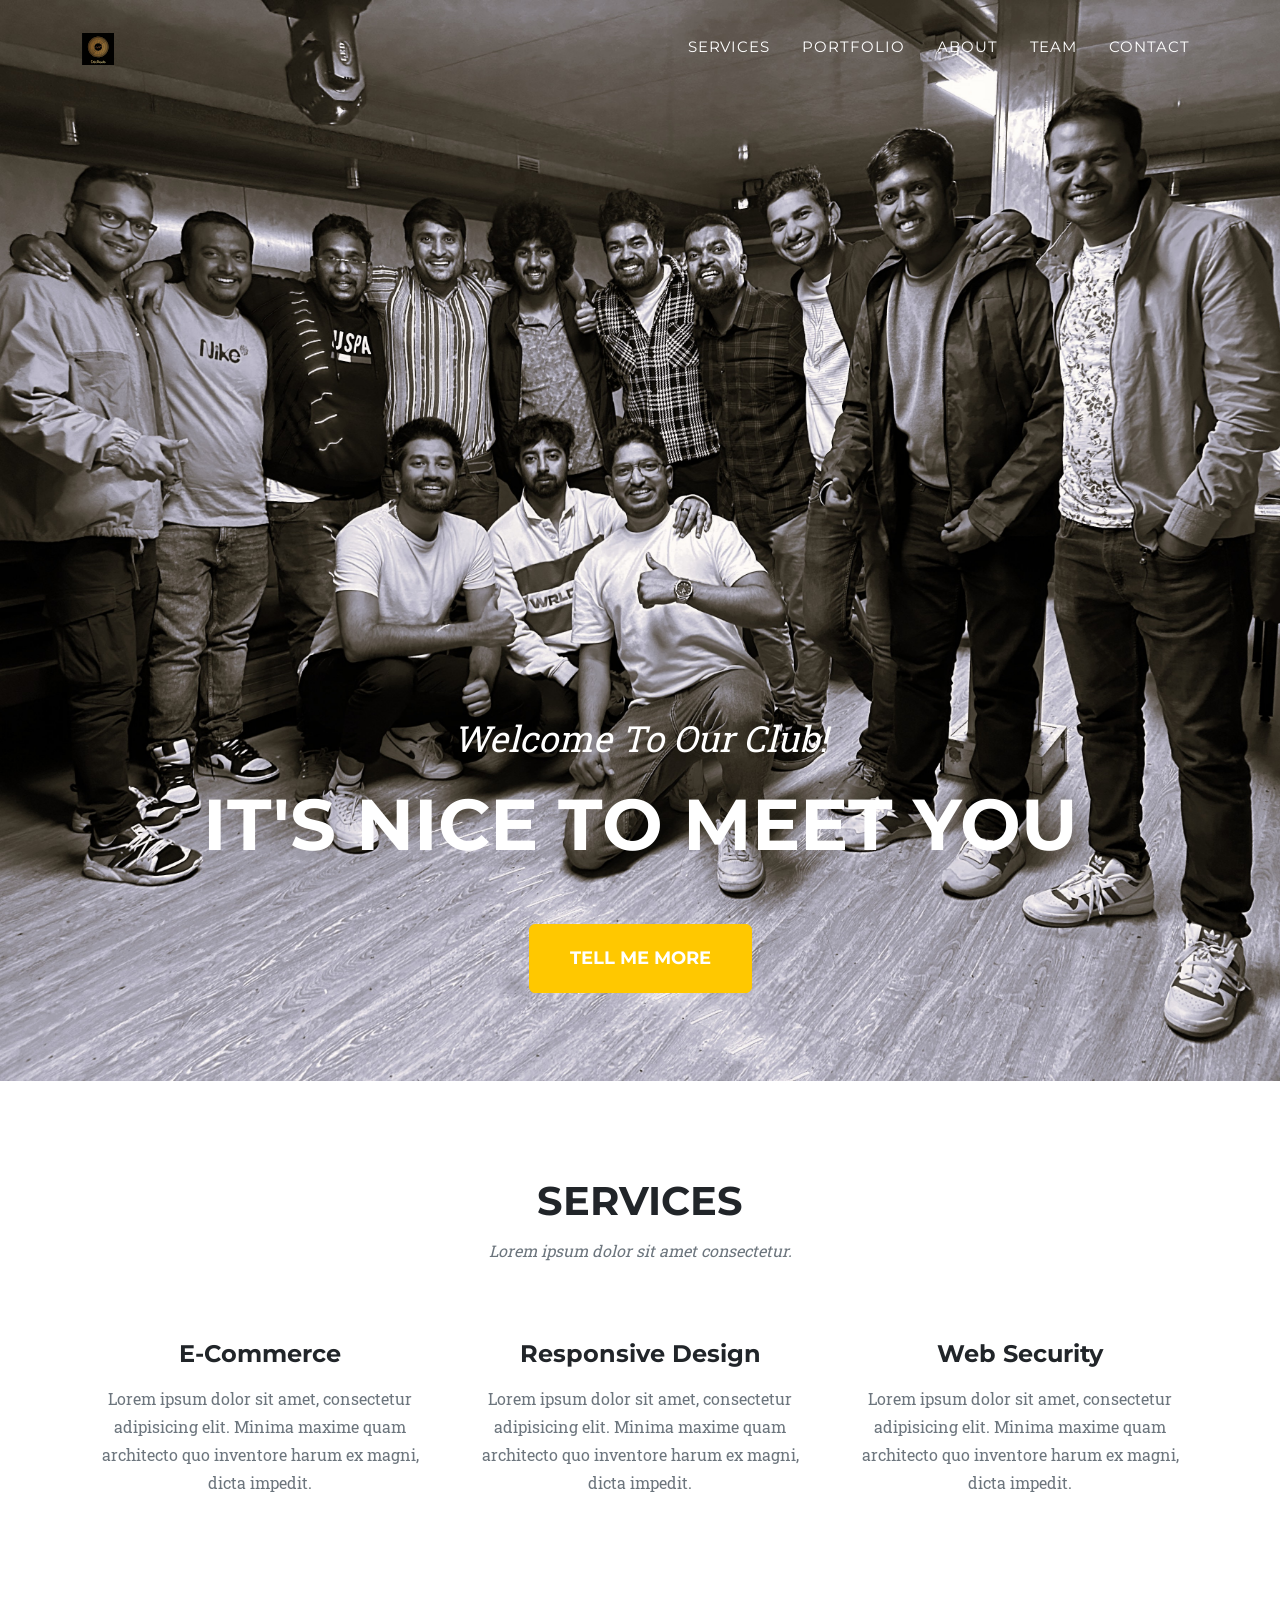
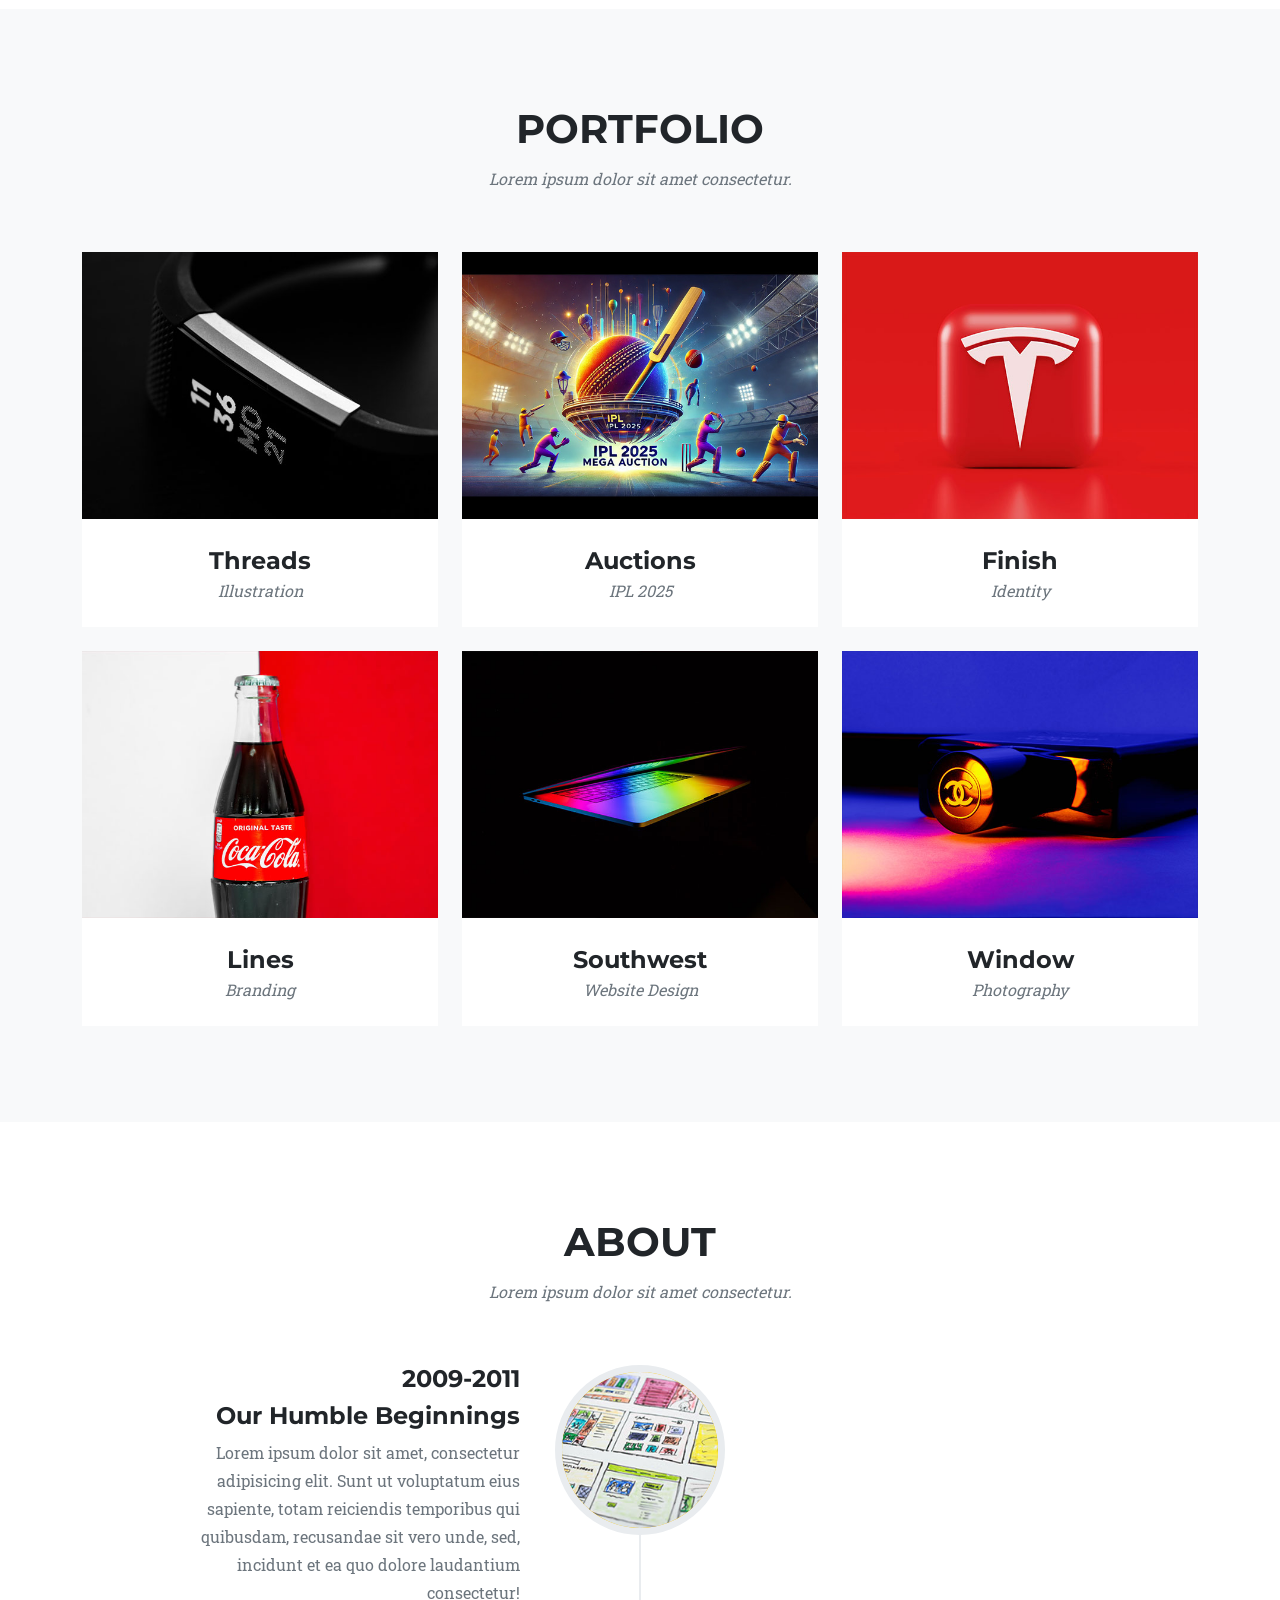
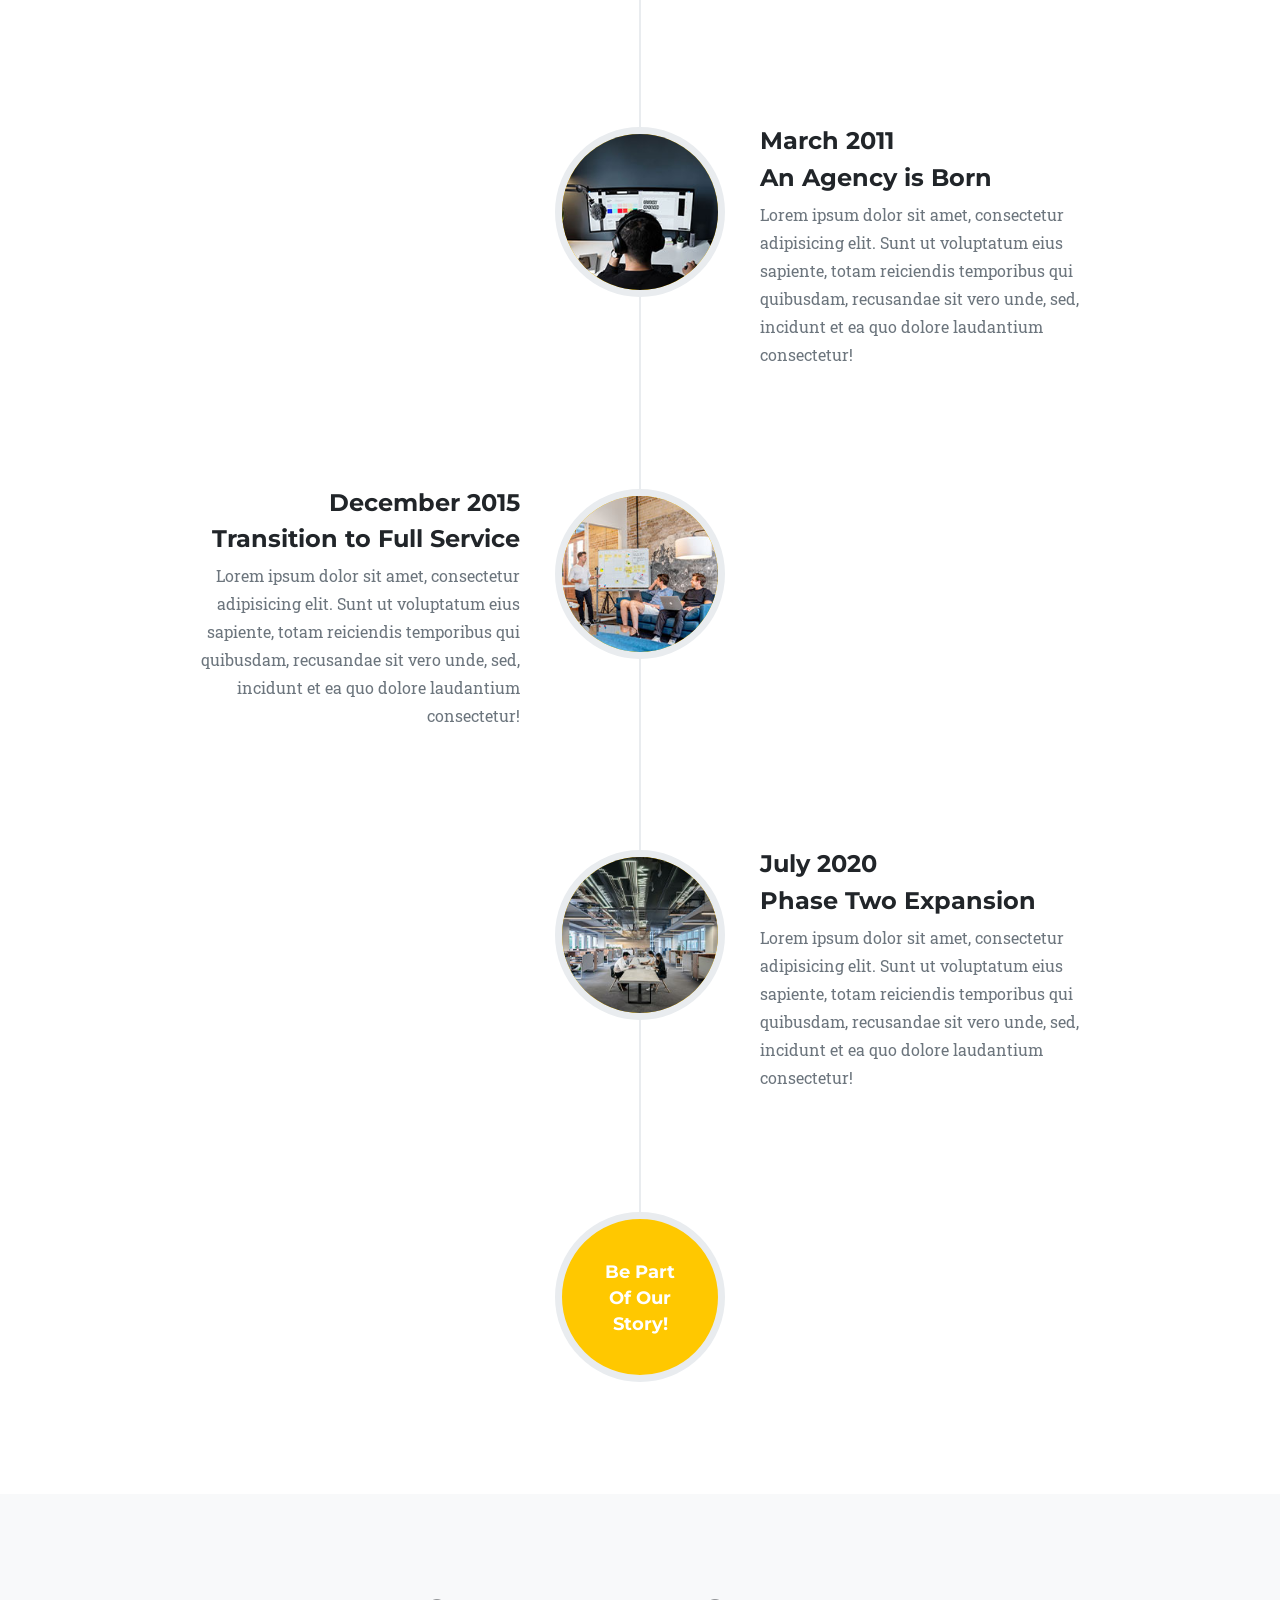
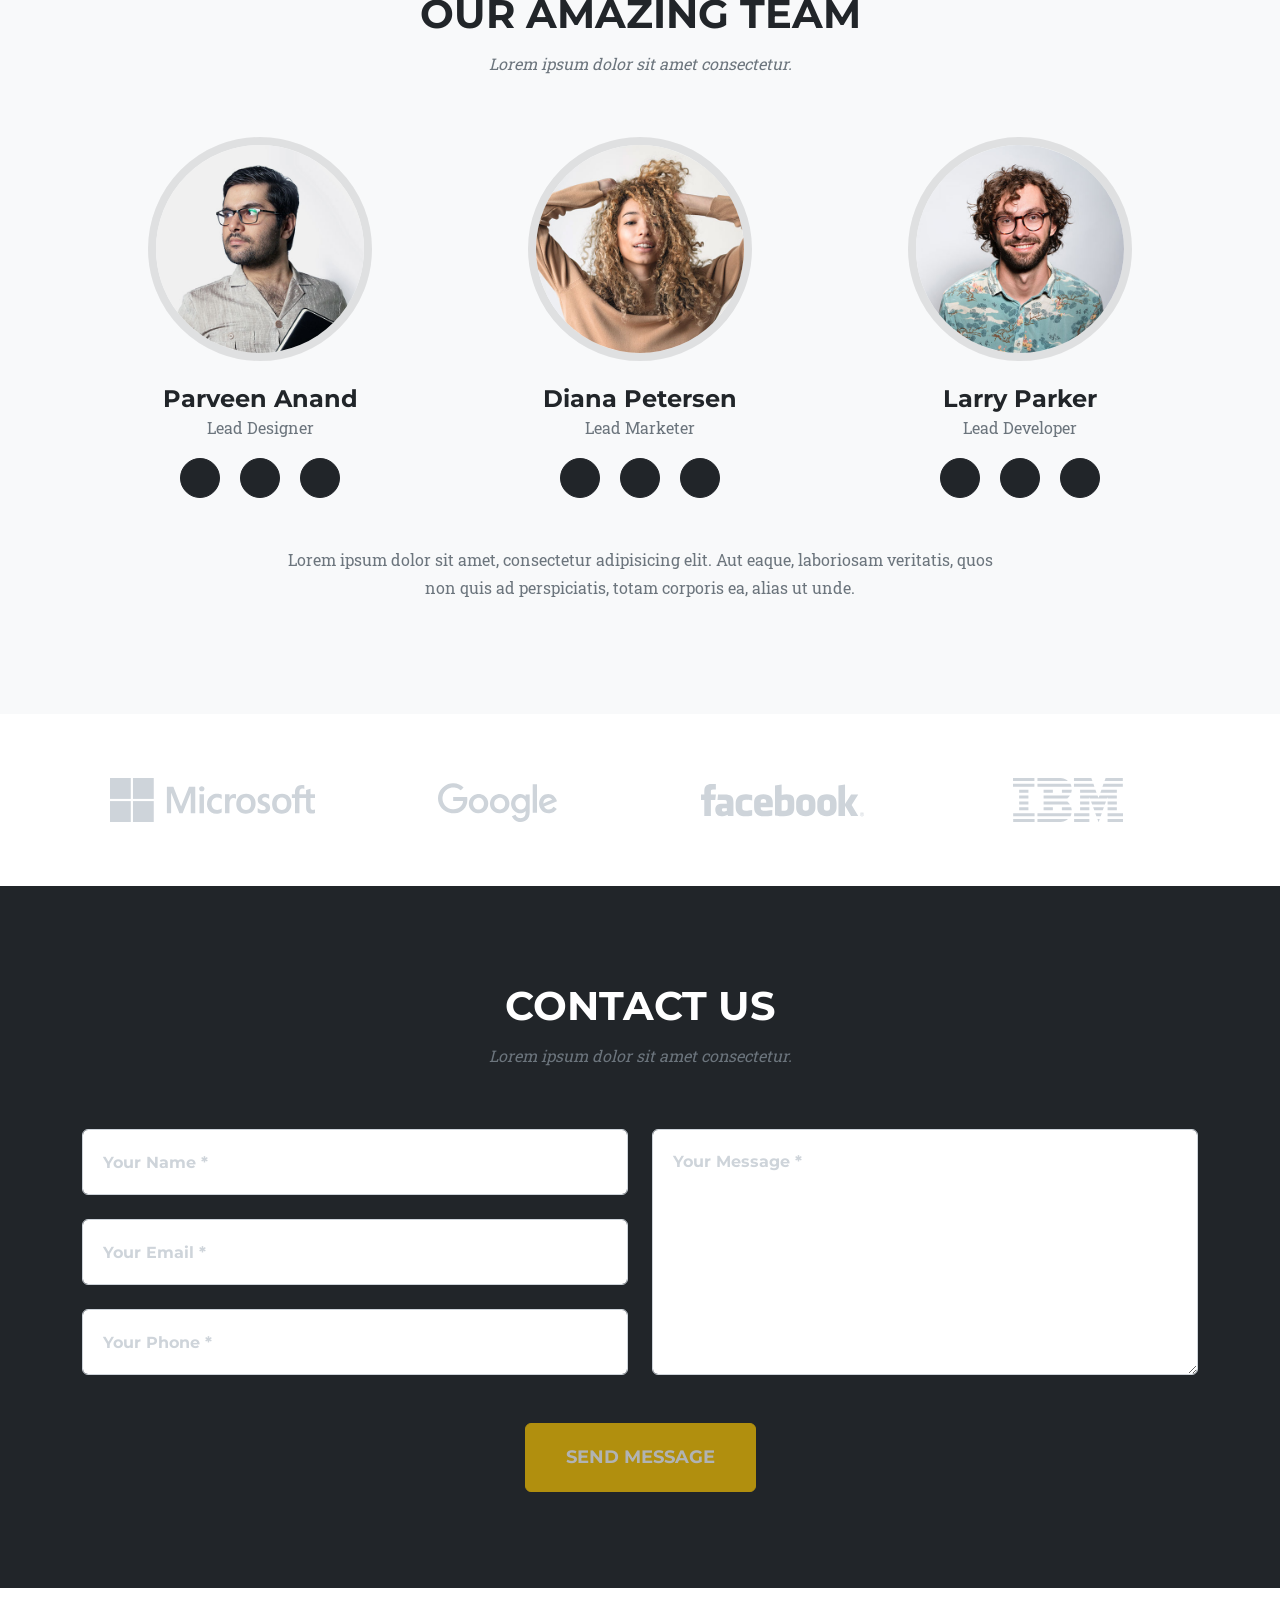
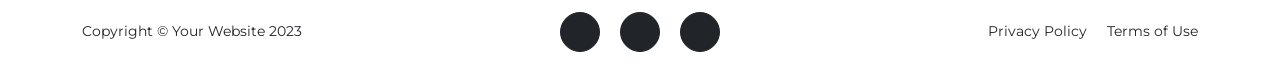
==== index.html @ 3cd1071a "Update index.html" ====
<!DOCTYPE html>
<html lang="en">
    <head>
        <meta charset="utf-8" />
        <meta name="viewport" content="width=device-width, initial-scale=1, shrink-to-fit=no" />
        <meta name="description" content="" />
        <meta name="author" content="" />
        <title>Agency - Start Bootstrap Theme</title>
        <!-- Favicon-->
        <link rel="icon" type="image/x-icon" href="assets/favicon.ico" />
        <!-- Font Awesome icons (free version)-->
        <script src="https://use.fontawesome.com/releases/v6.3.0/js/all.js" crossorigin="anonymous"></script>
        <!-- Google fonts-->
        <link href="https://fonts.googleapis.com/css?family=Montserrat:400,700" rel="stylesheet" type="text/css" />
        <link href="https://fonts.googleapis.com/css?family=Roboto+Slab:400,100,300,700" rel="stylesheet" type="text/css" />
        <!-- Core theme CSS (includes Bootstrap)-->
        <link href="css/styles.css" rel="stylesheet" />
    </head>
    <body id="page-top">
        <!-- Navigation-->
        <nav class="navbar navbar-expand-lg navbar-dark fixed-top" id="mainNav">
            <div class="container">
                <a class="navbar-brand" href="#page-top"><img src="assets/img/cric-beats-logo.svg" alt="..." /></a>
                <button class="navbar-toggler" type="button" data-bs-toggle="collapse" data-bs-target="#navbarResponsive" aria-controls="navbarResponsive" aria-expanded="false" aria-label="Toggle navigation">
                    Menu
                    <i class="fas fa-bars ms-1"></i>
                </button>
                <div class="collapse navbar-collapse" id="navbarResponsive">
                    <ul class="navbar-nav text-uppercase ms-auto py-4 py-lg-0">
                        <li class="nav-item"><a class="nav-link" href="#services">Services</a></li>
                        <li class="nav-item"><a class="nav-link" href="#portfolio">Portfolio</a></li>
                        <li class="nav-item"><a class="nav-link" href="#about">About</a></li>
                        <li class="nav-item"><a class="nav-link" href="#team">Team</a></li>
                        <li class="nav-item"><a class="nav-link" href="#contact">Contact</a></li>
                    </ul>
                </div>
            </div>
        </nav>
        <!-- Masthead-->
        <header class="masthead">
            <div class="container">
                <div class="masthead-subheading">Welcome To Our Club!</div>
                <div class="masthead-heading text-uppercase">It's Nice To Meet You</div>
                <a class="btn btn-primary btn-xl text-uppercase" href="#services">Tell Me More</a>
            </div>
        </header>
        <!-- Services-->
        <section class="page-section" id="services">
            <div class="container">
                <div class="text-center">
                    <h2 class="section-heading text-uppercase">Services</h2>
                    <h3 class="section-subheading text-muted">Lorem ipsum dolor sit amet consectetur.</h3>
                </div>
                <div class="row text-center">
                    <div class="col-md-4">
                        <span class="fa-stack fa-4x">
                            <i class="fas fa-circle fa-stack-2x text-primary"></i>
                            <i class="fas fa-shopping-cart fa-stack-1x fa-inverse"></i>
                        </span>
                        <h4 class="my-3">E-Commerce</h4>
                        <p class="text-muted">Lorem ipsum dolor sit amet, consectetur adipisicing elit. Minima maxime quam architecto quo inventore harum ex magni, dicta impedit.</p>
                    </div>
                    <div class="col-md-4">
                        <span class="fa-stack fa-4x">
                            <i class="fas fa-circle fa-stack-2x text-primary"></i>
                            <i class="fas fa-laptop fa-stack-1x fa-inverse"></i>
                        </span>
                        <h4 class="my-3">Responsive Design</h4>
                        <p class="text-muted">Lorem ipsum dolor sit amet, consectetur adipisicing elit. Minima maxime quam architecto quo inventore harum ex magni, dicta impedit.</p>
                    </div>
                    <div class="col-md-4">
                        <span class="fa-stack fa-4x">
                            <i class="fas fa-circle fa-stack-2x text-primary"></i>
                            <i class="fas fa-lock fa-stack-1x fa-inverse"></i>
                        </span>
                        <h4 class="my-3">Web Security</h4>
                        <p class="text-muted">Lorem ipsum dolor sit amet, consectetur adipisicing elit. Minima maxime quam architecto quo inventore harum ex magni, dicta impedit.</p>
                    </div>
                </div>
            </div>
        </section>
        <!-- Portfolio Grid-->
        <section class="page-section bg-light" id="portfolio">
            <div class="container">
                <div class="text-center">
                    <h2 class="section-heading text-uppercase">Portfolio</h2>
                    <h3 class="section-subheading text-muted">Lorem ipsum dolor sit amet consectetur.</h3>
                </div>
                <div class="row">
                    <div class="col-lg-4 col-sm-6 mb-4">
                        <!-- Portfolio item 1-->
                        <div class="portfolio-item">
                            <a class="portfolio-link" data-bs-toggle="modal" href="#portfolioModal1">
                                <div class="portfolio-hover">
                                    <div class="portfolio-hover-content"><i class="fas fa-plus fa-3x"></i></div>
                                </div>
                                <img class="img-fluid" src="assets/img/portfolio/1.jpg" alt="..." />
                            </a>
                            <div class="portfolio-caption">
                                <div class="portfolio-caption-heading">Threads</div>
                                <div class="portfolio-caption-subheading text-muted">Illustration</div>
                            </div>
                        </div>
                    </div>
                    <div class="col-lg-4 col-sm-6 mb-4">
                        <!-- Portfolio item 2-->
                        <div class="portfolio-item">
                            <a class="portfolio-link" data-bs-toggle="modal" href="#portfolioModal2">
                                <div class="portfolio-hover">
                                    <div class="portfolio-hover-content"><i class="fas fa-plus fa-3x"></i></div>
                                </div>
                                <img class="img-fluid" src="assets/img/portfolio/2.jpg" alt="..." />
                            </a>
                            <div class="portfolio-caption">
                                <div class="portfolio-caption-heading">Auctions</div>
                                <div class="portfolio-caption-subheading text-muted">IPL 2025</div>
                            </div>
                        </div>
                    </div>
                    <div class="col-lg-4 col-sm-6 mb-4">
                        <!-- Portfolio item 3-->
                        <div class="portfolio-item">
                            <a class="portfolio-link" data-bs-toggle="modal" href="#portfolioModal3">
                                <div class="portfolio-hover">
                                    <div class="portfolio-hover-content"><i class="fas fa-plus fa-3x"></i></div>
                                </div>
                                <img class="img-fluid" src="assets/img/portfolio/3.jpg" alt="..." />
                            </a>
                            <div class="portfolio-caption">
                                <div class="portfolio-caption-heading">Finish</div>
                                <div class="portfolio-caption-subheading text-muted">Identity</div>
                            </div>
                        </div>
                    </div>
                    <div class="col-lg-4 col-sm-6 mb-4 mb-lg-0">
                        <!-- Portfolio item 4-->
                        <div class="portfolio-item">
                            <a class="portfolio-link" data-bs-toggle="modal" href="#portfolioModal4">
                                <div class="portfolio-hover">
                                    <div class="portfolio-hover-content"><i class="fas fa-plus fa-3x"></i></div>
                                </div>
                                <img class="img-fluid" src="assets/img/portfolio/4.jpg" alt="..." />
                            </a>
                            <div class="portfolio-caption">
                                <div class="portfolio-caption-heading">Lines</div>
                                <div class="portfolio-caption-subheading text-muted">Branding</div>
                            </div>
                        </div>
                    </div>
                    <div class="col-lg-4 col-sm-6 mb-4 mb-sm-0">
                        <!-- Portfolio item 5-->
                        <div class="portfolio-item">
                            <a class="portfolio-link" data-bs-toggle="modal" href="#portfolioModal5">
                                <div class="portfolio-hover">
                                    <div class="portfolio-hover-content"><i class="fas fa-plus fa-3x"></i></div>
                                </div>
                                <img class="img-fluid" src="assets/img/portfolio/5.jpg" alt="..." />
                            </a>
                            <div class="portfolio-caption">
                                <div class="portfolio-caption-heading">Southwest</div>
                                <div class="portfolio-caption-subheading text-muted">Website Design</div>
                            </div>
                        </div>
                    </div>
                    <div class="col-lg-4 col-sm-6">
                        <!-- Portfolio item 6-->
                        <div class="portfolio-item">
                            <a class="portfolio-link" data-bs-toggle="modal" href="#portfolioModal6">
                                <div class="portfolio-hover">
                                    <div class="portfolio-hover-content"><i class="fas fa-plus fa-3x"></i></div>
                                </div>
                                <img class="img-fluid" src="assets/img/portfolio/6.jpg" alt="..." />
                            </a>
                            <div class="portfolio-caption">
                                <div class="portfolio-caption-heading">Window</div>
                                <div class="portfolio-caption-subheading text-muted">Photography</div>
                            </div>
                        </div>
                    </div>
                </div>
            </div>
        </section>
        <!-- About-->
        <section class="page-section" id="about">
            <div class="container">
                <div class="text-center">
                    <h2 class="section-heading text-uppercase">About</h2>
                    <h3 class="section-subheading text-muted">Lorem ipsum dolor sit amet consectetur.</h3>
                </div>
                <ul class="timeline">
                    <li>
                        <div class="timeline-image"><img class="rounded-circle img-fluid" src="assets/img/about/1.jpg" alt="..." /></div>
                        <div class="timeline-panel">
                            <div class="timeline-heading">
                                <h4>2009-2011</h4>
                                <h4 class="subheading">Our Humble Beginnings</h4>
                            </div>
                            <div class="timeline-body"><p class="text-muted">Lorem ipsum dolor sit amet, consectetur adipisicing elit. Sunt ut voluptatum eius sapiente, totam reiciendis temporibus qui quibusdam, recusandae sit vero unde, sed, incidunt et ea quo dolore laudantium consectetur!</p></div>
                        </div>
                    </li>
                    <li class="timeline-inverted">
                        <div class="timeline-image"><img class="rounded-circle img-fluid" src="assets/img/about/2.jpg" alt="..." /></div>
                        <div class="timeline-panel">
                            <div class="timeline-heading">
                                <h4>March 2011</h4>
                                <h4 class="subheading">An Agency is Born</h4>
                            </div>
                            <div class="timeline-body"><p class="text-muted">Lorem ipsum dolor sit amet, consectetur adipisicing elit. Sunt ut voluptatum eius sapiente, totam reiciendis temporibus qui quibusdam, recusandae sit vero unde, sed, incidunt et ea quo dolore laudantium consectetur!</p></div>
                        </div>
                    </li>
                    <li>
                        <div class="timeline-image"><img class="rounded-circle img-fluid" src="assets/img/about/3.jpg" alt="..." /></div>
                        <div class="timeline-panel">
                            <div class="timeline-heading">
                                <h4>December 2015</h4>
                                <h4 class="subheading">Transition to Full Service</h4>
                            </div>
                            <div class="timeline-body"><p class="text-muted">Lorem ipsum dolor sit amet, consectetur adipisicing elit. Sunt ut voluptatum eius sapiente, totam reiciendis temporibus qui quibusdam, recusandae sit vero unde, sed, incidunt et ea quo dolore laudantium consectetur!</p></div>
                        </div>
                    </li>
                    <li class="timeline-inverted">
                        <div class="timeline-image"><img class="rounded-circle img-fluid" src="assets/img/about/4.jpg" alt="..." /></div>
                        <div class="timeline-panel">
                            <div class="timeline-heading">
                                <h4>July 2020</h4>
                                <h4 class="subheading">Phase Two Expansion</h4>
                            </div>
                            <div class="timeline-body"><p class="text-muted">Lorem ipsum dolor sit amet, consectetur adipisicing elit. Sunt ut voluptatum eius sapiente, totam reiciendis temporibus qui quibusdam, recusandae sit vero unde, sed, incidunt et ea quo dolore laudantium consectetur!</p></div>
                        </div>
                    </li>
                    <li class="timeline-inverted">
                        <div class="timeline-image">
                            <h4>
                                Be Part
                                <br />
                                Of Our
                                <br />
                                Story!
                            </h4>
                        </div>
                    </li>
                </ul>
            </div>
        </section>
        <!-- Team-->
        <section class="page-section bg-light" id="team">
            <div class="container">
                <div class="text-center">
                    <h2 class="section-heading text-uppercase">Our Amazing Team</h2>
                    <h3 class="section-subheading text-muted">Lorem ipsum dolor sit amet consectetur.</h3>
                </div>
                <div class="row">
                    <div class="col-lg-4">
                        <div class="team-member">
                            <img class="mx-auto rounded-circle" src="assets/img/team/1.jpg" alt="..." />
                            <h4>Parveen Anand</h4>
                            <p class="text-muted">Lead Designer</p>
                            <a class="btn btn-dark btn-social mx-2" href="#!" aria-label="Parveen Anand Twitter Profile"><i class="fab fa-twitter"></i></a>
                            <a class="btn btn-dark btn-social mx-2" href="#!" aria-label="Parveen Anand Facebook Profile"><i class="fab fa-facebook-f"></i></a>
                            <a class="btn btn-dark btn-social mx-2" href="#!" aria-label="Parveen Anand LinkedIn Profile"><i class="fab fa-linkedin-in"></i></a>
                        </div>
                    </div>
                    <div class="col-lg-4">
                        <div class="team-member">
                            <img class="mx-auto rounded-circle" src="assets/img/team/2.jpg" alt="..." />
                            <h4>Diana Petersen</h4>
                            <p class="text-muted">Lead Marketer</p>
                            <a class="btn btn-dark btn-social mx-2" href="#!" aria-label="Diana Petersen Twitter Profile"><i class="fab fa-twitter"></i></a>
                            <a class="btn btn-dark btn-social mx-2" href="#!" aria-label="Diana Petersen Facebook Profile"><i class="fab fa-facebook-f"></i></a>
                            <a class="btn btn-dark btn-social mx-2" href="#!" aria-label="Diana Petersen LinkedIn Profile"><i class="fab fa-linkedin-in"></i></a>
                        </div>
                    </div>
                    <div class="col-lg-4">
                        <div class="team-member">
                            <img class="mx-auto rounded-circle" src="assets/img/team/3.jpg" alt="..." />
                            <h4>Larry Parker</h4>
                            <p class="text-muted">Lead Developer</p>
                            <a class="btn btn-dark btn-social mx-2" href="#!" aria-label="Larry Parker Twitter Profile"><i class="fab fa-twitter"></i></a>
                            <a class="btn btn-dark btn-social mx-2" href="#!" aria-label="Larry Parker Facebook Profile"><i class="fab fa-facebook-f"></i></a>
                            <a class="btn btn-dark btn-social mx-2" href="#!" aria-label="Larry Parker LinkedIn Profile"><i class="fab fa-linkedin-in"></i></a>
                        </div>
                    </div>
                </div>
                <div class="row">
                    <div class="col-lg-8 mx-auto text-center"><p class="large text-muted">Lorem ipsum dolor sit amet, consectetur adipisicing elit. Aut eaque, laboriosam veritatis, quos non quis ad perspiciatis, totam corporis ea, alias ut unde.</p></div>
                </div>
            </div>
        </section>
        <!-- Clients-->
        <div class="py-5">
            <div class="container">
                <div class="row align-items-center">
                    <div class="col-md-3 col-sm-6 my-3">
                        <a href="#!"><img class="img-fluid img-brand d-block mx-auto" src="assets/img/logos/microsoft.svg" alt="..." aria-label="Microsoft Logo" /></a>
                    </div>
                    <div class="col-md-3 col-sm-6 my-3">
                        <a href="#!"><img class="img-fluid img-brand d-block mx-auto" src="assets/img/logos/google.svg" alt="..." aria-label="Google Logo" /></a>
                    </div>
                    <div class="col-md-3 col-sm-6 my-3">
                        <a href="#!"><img class="img-fluid img-brand d-block mx-auto" src="assets/img/logos/facebook.svg" alt="..." aria-label="Facebook Logo" /></a>
                    </div>
                    <div class="col-md-3 col-sm-6 my-3">
                        <a href="#!"><img class="img-fluid img-brand d-block mx-auto" src="assets/img/logos/ibm.svg" alt="..." aria-label="IBM Logo" /></a>
                    </div>
                </div>
            </div>
        </div>
        <!-- Contact-->
        <section class="page-section" id="contact">
            <div class="container">
                <div class="text-center">
                    <h2 class="section-heading text-uppercase">Contact Us</h2>
                    <h3 class="section-subheading text-muted">Lorem ipsum dolor sit amet consectetur.</h3>
                </div>
                <!-- * * * * * * * * * * * * * * *-->
                <!-- * * SB Forms Contact Form * *-->
                <!-- * * * * * * * * * * * * * * *-->
                <!-- This form is pre-integrated with SB Forms.-->
                <!-- To make this form functional, sign up at-->
                <!-- https://startbootstrap.com/solution/contact-forms-->
                <!-- to get an API token!-->
                <form id="contactForm" data-sb-form-api-token="API_TOKEN">
                    <div class="row align-items-stretch mb-5">
                        <div class="col-md-6">
                            <div class="form-group">
                                <!-- Name input-->
                                <input class="form-control" id="name" type="text" placeholder="Your Name *" data-sb-validations="required" />
                                <div class="invalid-feedback" data-sb-feedback="name:required">A name is required.</div>
                            </div>
                            <div class="form-group">
                                <!-- Email address input-->
                                <input class="form-control" id="email" type="email" placeholder="Your Email *" data-sb-validations="required,email" />
                                <div class="invalid-feedback" data-sb-feedback="email:required">An email is required.</div>
                                <div class="invalid-feedback" data-sb-feedback="email:email">Email is not valid.</div>
                            </div>
                            <div class="form-group mb-md-0">
                                <!-- Phone number input-->
                                <input class="form-control" id="phone" type="tel" placeholder="Your Phone *" data-sb-validations="required" />
                                <div class="invalid-feedback" data-sb-feedback="phone:required">A phone number is required.</div>
                            </div>
                        </div>
                        <div class="col-md-6">
                            <div class="form-group form-group-textarea mb-md-0">
                                <!-- Message input-->
                                <textarea class="form-control" id="message" placeholder="Your Message *" data-sb-validations="required"></textarea>
                                <div class="invalid-feedback" data-sb-feedback="message:required">A message is required.</div>
                            </div>
                        </div>
                    </div>
                    <!-- Submit success message-->
                    <!---->
                    <!-- This is what your users will see when the form-->
                    <!-- has successfully submitted-->
                    <div class="d-none" id="submitSuccessMessage">
                        <div class="text-center text-white mb-3">
                            <div class="fw-bolder">Form submission successful!</div>
                            To activate this form, sign up at
                            <br />
                            <a href="https://startbootstrap.com/solution/contact-forms">https://startbootstrap.com/solution/contact-forms</a>
                        </div>
                    </div>
                    <!-- Submit error message-->
                    <!---->
                    <!-- This is what your users will see when there is-->
                    <!-- an error submitting the form-->
                    <div class="d-none" id="submitErrorMessage"><div class="text-center text-danger mb-3">Error sending message!</div></div>
                    <!-- Submit Button-->
                    <div class="text-center"><button class="btn btn-primary btn-xl text-uppercase disabled" id="submitButton" type="submit">Send Message</button></div>
                </form>
            </div>
        </section>
        <!-- Footer-->
        <footer class="footer py-4">
            <div class="container">
                <div class="row align-items-center">
                    <div class="col-lg-4 text-lg-start">Copyright &copy; Your Website 2023</div>
                    <div class="col-lg-4 my-3 my-lg-0">
                        <a class="btn btn-dark btn-social mx-2" href="#!" aria-label="Twitter"><i class="fab fa-twitter"></i></a>
                        <a class="btn btn-dark btn-social mx-2" href="#!" aria-label="Facebook"><i class="fab fa-facebook-f"></i></a>
                        <a class="btn btn-dark btn-social mx-2" href="#!" aria-label="LinkedIn"><i class="fab fa-linkedin-in"></i></a>
                    </div>
                    <div class="col-lg-4 text-lg-end">
                        <a class="link-dark text-decoration-none me-3" href="#!">Privacy Policy</a>
                        <a class="link-dark text-decoration-none" href="#!">Terms of Use</a>
                    </div>
                </div>
            </div>
        </footer>
        <!-- Portfolio Modals-->
        <!-- Portfolio item 1 modal popup-->
        <div class="portfolio-modal modal fade" id="portfolioModal1" tabindex="-1" role="dialog" aria-hidden="true">
            <div class="modal-dialog">
                <div class="modal-content">
                    <div class="close-modal" data-bs-dismiss="modal"><img src="assets/img/close-icon.svg" alt="Close modal" /></div>
                    <div class="container">
                        <div class="row justify-content-center">
                            <div class="col-lg-8">
                                <div class="modal-body">
                                    <!-- Project details-->
                                    <h2 class="text-uppercase">Project Name</h2>
                                    <p class="item-intro text-muted">Lorem ipsum dolor sit amet consectetur.</p>
                                    <img class="img-fluid d-block mx-auto" src="assets/img/portfolio/1.jpg" alt="..." />
                                    <p>Use this area to describe your project. Lorem ipsum dolor sit amet, consectetur adipisicing elit. Est blanditiis dolorem culpa incidunt minus dignissimos deserunt repellat aperiam quasi sunt officia expedita beatae cupiditate, maiores repudiandae, nostrum, reiciendis facere nemo!</p>
                                    <ul class="list-inline">
                                        <li>
                                            <strong>Client:</strong>
                                            Threads
                                        </li>
                                        <li>
                                            <strong>Category:</strong>
                                            Illustration
                                        </li>
                                    </ul>
                                    <button class="btn btn-primary btn-xl text-uppercase" data-bs-dismiss="modal" type="button">
                                        <i class="fas fa-xmark me-1"></i>
                                        Close Project
                                    </button>
                                </div>
                            </div>
                        </div>
                    </div>
                </div>
            </div>
        </div>
        <!-- Portfolio item 2 modal popup-->
        <div class="portfolio-modal modal fade" id="portfolioModal2" tabindex="-1" role="dialog" aria-hidden="true">
            <div class="modal-dialog">
                <div class="modal-content">
                    <div class="close-modal" data-bs-dismiss="modal"><img src="assets/img/close-icon.svg" alt="Close modal" /></div>
                    <div class="container">
                        <div class="row justify-content-center">
                            <div class="col-lg-8">
                                <div class="modal-body">
                                    <!-- Project details-->
                                    <h2 class="text-uppercase">Project Name</h2>
                                    <p class="item-intro text-muted">Lorem ipsum dolor sit amet consectetur.</p>
                                    <img class="img-fluid d-block mx-auto" src="assets/img/portfolio/2.jpg" alt="..." />
                                    <p>Use this area to describe your project. Lorem ipsum dolor sit amet, consectetur adipisicing elit. Est blanditiis dolorem culpa incidunt minus dignissimos deserunt repellat aperiam quasi sunt officia expedita beatae cupiditate, maiores repudiandae, nostrum, reiciendis facere nemo!</p>
                                    <ul class="list-inline">
                                        <li>
                                            <strong>Client:</strong>
                                            Explore
                                        </li>
                                        <li>
                                            <strong>Category:</strong>
                                            Graphic Design
                                        </li>
                                    </ul>
                                    <button class="btn btn-primary btn-xl text-uppercase" data-bs-dismiss="modal" type="button">
                                        <i class="fas fa-xmark me-1"></i>
                                        Close Project
                                    </button>
                                </div>
                            </div>
                        </div>
                    </div>
                </div>
            </div>
        </div>
        <!-- Portfolio item 3 modal popup-->
        <div class="portfolio-modal modal fade" id="portfolioModal3" tabindex="-1" role="dialog" aria-hidden="true">
            <div class="modal-dialog">
                <div class="modal-content">
                    <div class="close-modal" data-bs-dismiss="modal"><img src="assets/img/close-icon.svg" alt="Close modal" /></div>
                    <div class="container">
                        <div class="row justify-content-center">
                            <div class="col-lg-8">
                                <div class="modal-body">
                                    <!-- Project details-->
                                    <h2 class="text-uppercase">Project Name</h2>
                                    <p class="item-intro text-muted">Lorem ipsum dolor sit amet consectetur.</p>
                                    <img class="img-fluid d-block mx-auto" src="assets/img/portfolio/3.jpg" alt="..." />
                                    <p>Use this area to describe your project. Lorem ipsum dolor sit amet, consectetur adipisicing elit. Est blanditiis dolorem culpa incidunt minus dignissimos deserunt repellat aperiam quasi sunt officia expedita beatae cupiditate, maiores repudiandae, nostrum, reiciendis facere nemo!</p>
                                    <ul class="list-inline">
                                        <li>
                                            <strong>Client:</strong>
                                            Finish
                                        </li>
                                        <li>
                                            <strong>Category:</strong>
                                            Identity
                                        </li>
                                    </ul>
                                    <button class="btn btn-primary btn-xl text-uppercase" data-bs-dismiss="modal" type="button">
                                        <i class="fas fa-xmark me-1"></i>
                                        Close Project
                                    </button>
                                </div>
                            </div>
                        </div>
                    </div>
                </div>
            </div>
        </div>
        <!-- Portfolio item 4 modal popup-->
        <div class="portfolio-modal modal fade" id="portfolioModal4" tabindex="-1" role="dialog" aria-hidden="true">
            <div class="modal-dialog">
                <div class="modal-content">
                    <div class="close-modal" data-bs-dismiss="modal"><img src="assets/img/close-icon.svg" alt="Close modal" /></div>
                    <div class="container">
                        <div class="row justify-content-center">
                            <div class="col-lg-8">
                                <div class="modal-body">
                                    <!-- Project details-->
                                    <h2 class="text-uppercase">Project Name</h2>
                                    <p class="item-intro text-muted">Lorem ipsum dolor sit amet consectetur.</p>
                                    <img class="img-fluid d-block mx-auto" src="assets/img/portfolio/4.jpg" alt="..." />
                                    <p>Use this area to describe your project. Lorem ipsum dolor sit amet, consectetur adipisicing elit. Est blanditiis dolorem culpa incidunt minus dignissimos deserunt repellat aperiam quasi sunt officia expedita beatae cupiditate, maiores repudiandae, nostrum, reiciendis facere nemo!</p>
                                    <ul class="list-inline">
                                        <li>
                                            <strong>Client:</strong>
                                            Lines
                                        </li>
                                        <li>
                                            <strong>Category:</strong>
                                            Branding
                                        </li>
                                    </ul>
                                    <button class="btn btn-primary btn-xl text-uppercase" data-bs-dismiss="modal" type="button">
                                        <i class="fas fa-xmark me-1"></i>
                                        Close Project
                                    </button>
                                </div>
                            </div>
                        </div>
                    </div>
                </div>
            </div>
        </div>
        <!-- Portfolio item 5 modal popup-->
        <div class="portfolio-modal modal fade" id="portfolioModal5" tabindex="-1" role="dialog" aria-hidden="true">
            <div class="modal-dialog">
                <div class="modal-content">
                    <div class="close-modal" data-bs-dismiss="modal"><img src="assets/img/close-icon.svg" alt="Close modal" /></div>
                    <div class="container">
                        <div class="row justify-content-center">
                            <div class="col-lg-8">
                                <div class="modal-body">
                                    <!-- Project details-->
                                    <h2 class="text-uppercase">Project Name</h2>
                                    <p class="item-intro text-muted">Lorem ipsum dolor sit amet consectetur.</p>
                                    <img class="img-fluid d-block mx-auto" src="assets/img/portfolio/5.jpg" alt="..." />
                                    <p>Use this area to describe your project. Lorem ipsum dolor sit amet, consectetur adipisicing elit. Est blanditiis dolorem culpa incidunt minus dignissimos deserunt repellat aperiam quasi sunt officia expedita beatae cupiditate, maiores repudiandae, nostrum, reiciendis facere nemo!</p>
                                    <ul class="list-inline">
                                        <li>
                                            <strong>Client:</strong>
                                            Southwest
                                        </li>
                                        <li>
                                            <strong>Category:</strong>
                                            Website Design
                                        </li>
                                    </ul>
                                    <button class="btn btn-primary btn-xl text-uppercase" data-bs-dismiss="modal" type="button">
                                        <i class="fas fa-xmark me-1"></i>
                                        Close Project
                                    </button>
                                </div>
                            </div>
                        </div>
                    </div>
                </div>
            </div>
        </div>
        <!-- Portfolio item 6 modal popup-->
        <div class="portfolio-modal modal fade" id="portfolioModal6" tabindex="-1" role="dialog" aria-hidden="true">
            <div class="modal-dialog">
                <div class="modal-content">
                    <div class="close-modal" data-bs-dismiss="modal"><img src="assets/img/close-icon.svg" alt="Close modal" /></div>
                    <div class="container">
                        <div class="row justify-content-center">
                            <div class="col-lg-8">
                                <div class="modal-body">
                                    <!-- Project details-->
                                    <h2 class="text-uppercase">Project Name</h2>
                                    <p class="item-intro text-muted">Lorem ipsum dolor sit amet consectetur.</p>
                                    <img class="img-fluid d-block mx-auto" src="assets/img/portfolio/6.jpg" alt="..." />
                                    <p>Use this area to describe your project. Lorem ipsum dolor sit amet, consectetur adipisicing elit. Est blanditiis dolorem culpa incidunt minus dignissimos deserunt repellat aperiam quasi sunt officia expedita beatae cupiditate, maiores repudiandae, nostrum, reiciendis facere nemo!</p>
                                    <ul class="list-inline">
                                        <li>
                                            <strong>Client:</strong>
                                            Window
                                        </li>
                                        <li>
                                            <strong>Category:</strong>
                                            Photography
                                        </li>
                                    </ul>
                                    <button class="btn btn-primary btn-xl text-uppercase" data-bs-dismiss="modal" type="button">
                                        <i class="fas fa-xmark me-1"></i>
                                        Close Project
                                    </button>
                                </div>
                            </div>
                        </div>
                    </div>
                </div>
            </div>
        </div>
        <!-- Bootstrap core JS-->
        <script src="https://cdn.jsdelivr.net/npm/bootstrap@5.2.3/dist/js/bootstrap.bundle.min.js"></script>
        <!-- Core theme JS-->
        <script src="js/scripts.js"></script>
        <!-- * * * * * * * * * * * * * * * * * * * * * * * * * * * * * * * * * * * * * * * *-->
        <!-- * *                               SB Forms JS                               * *-->
        <!-- * * Activate your form at https://startbootstrap.com/solution/contact-forms * *-->
        <!-- * * * * * * * * * * * * * * * * * * * * * * * * * * * * * * * * * * * * * * * *-->
        <script src="https://cdn.startbootstrap.com/sb-forms-latest.js"></script>
    </body>
</html>
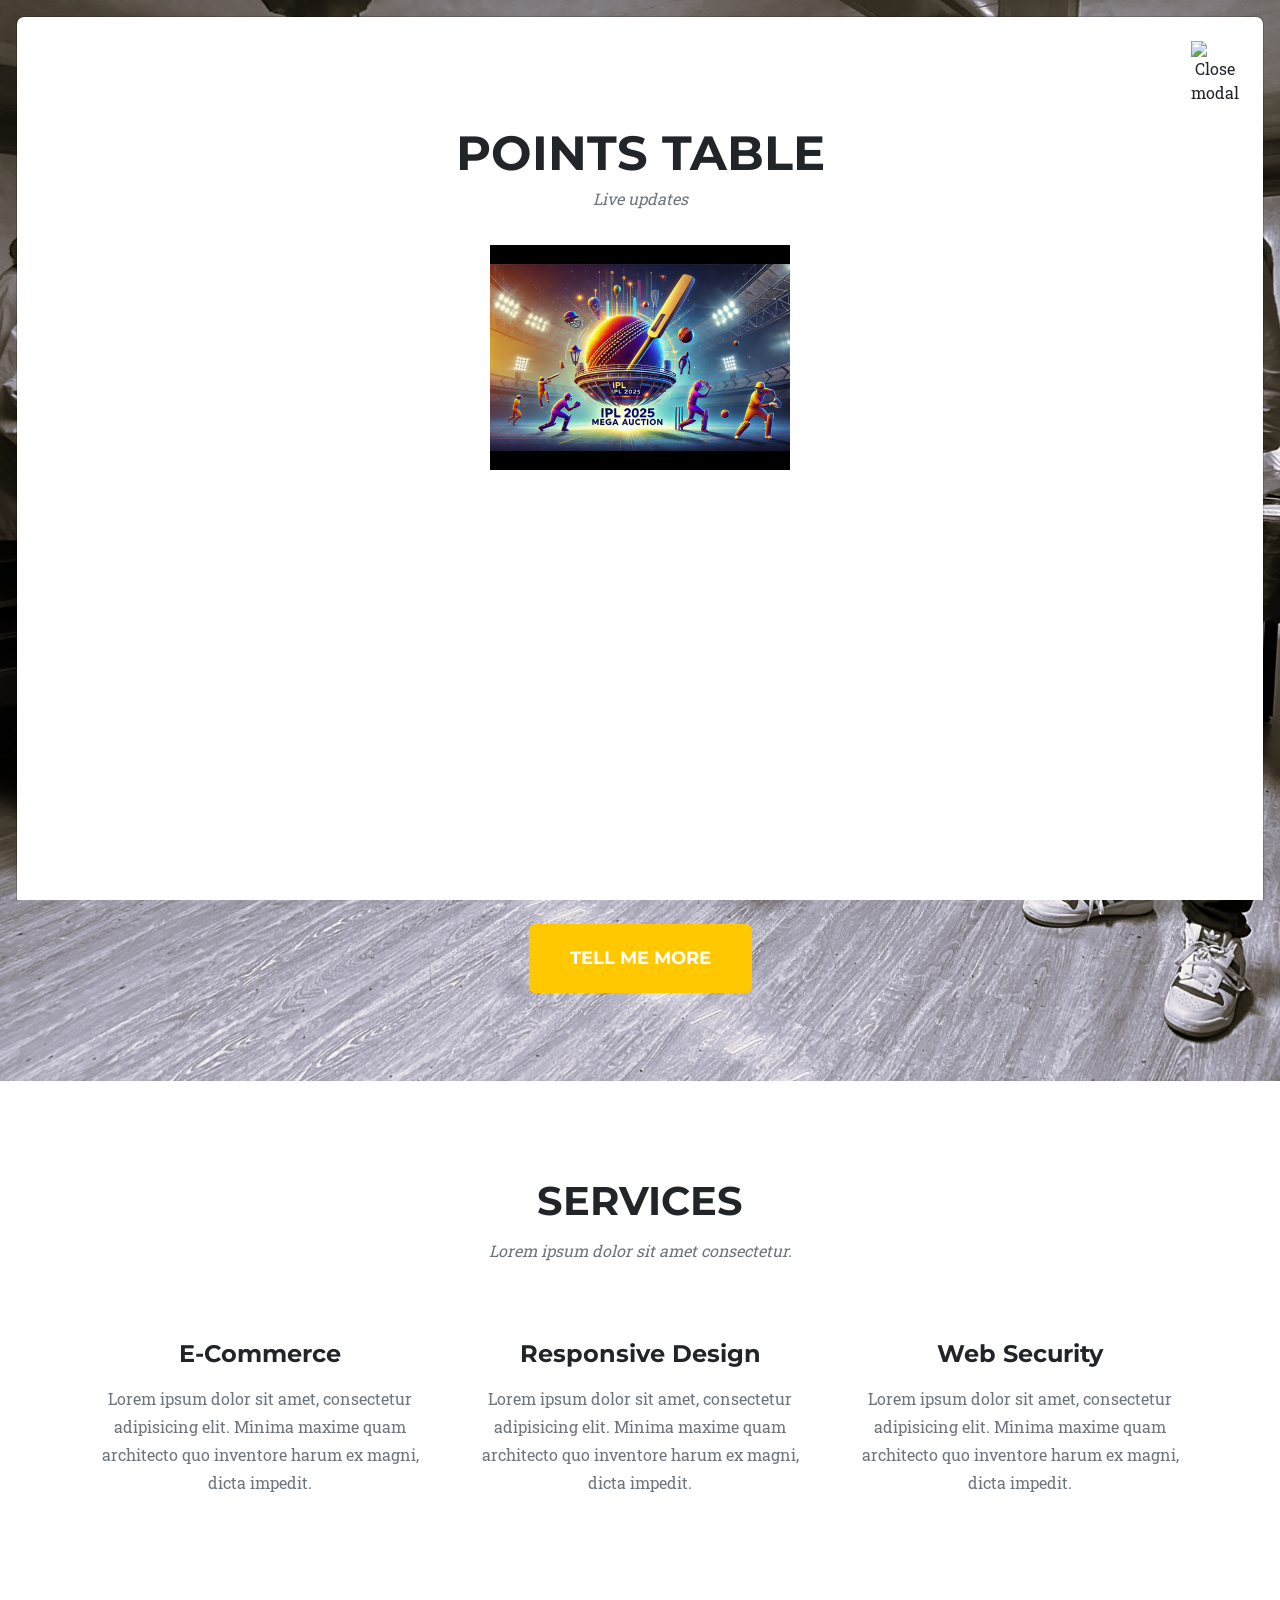
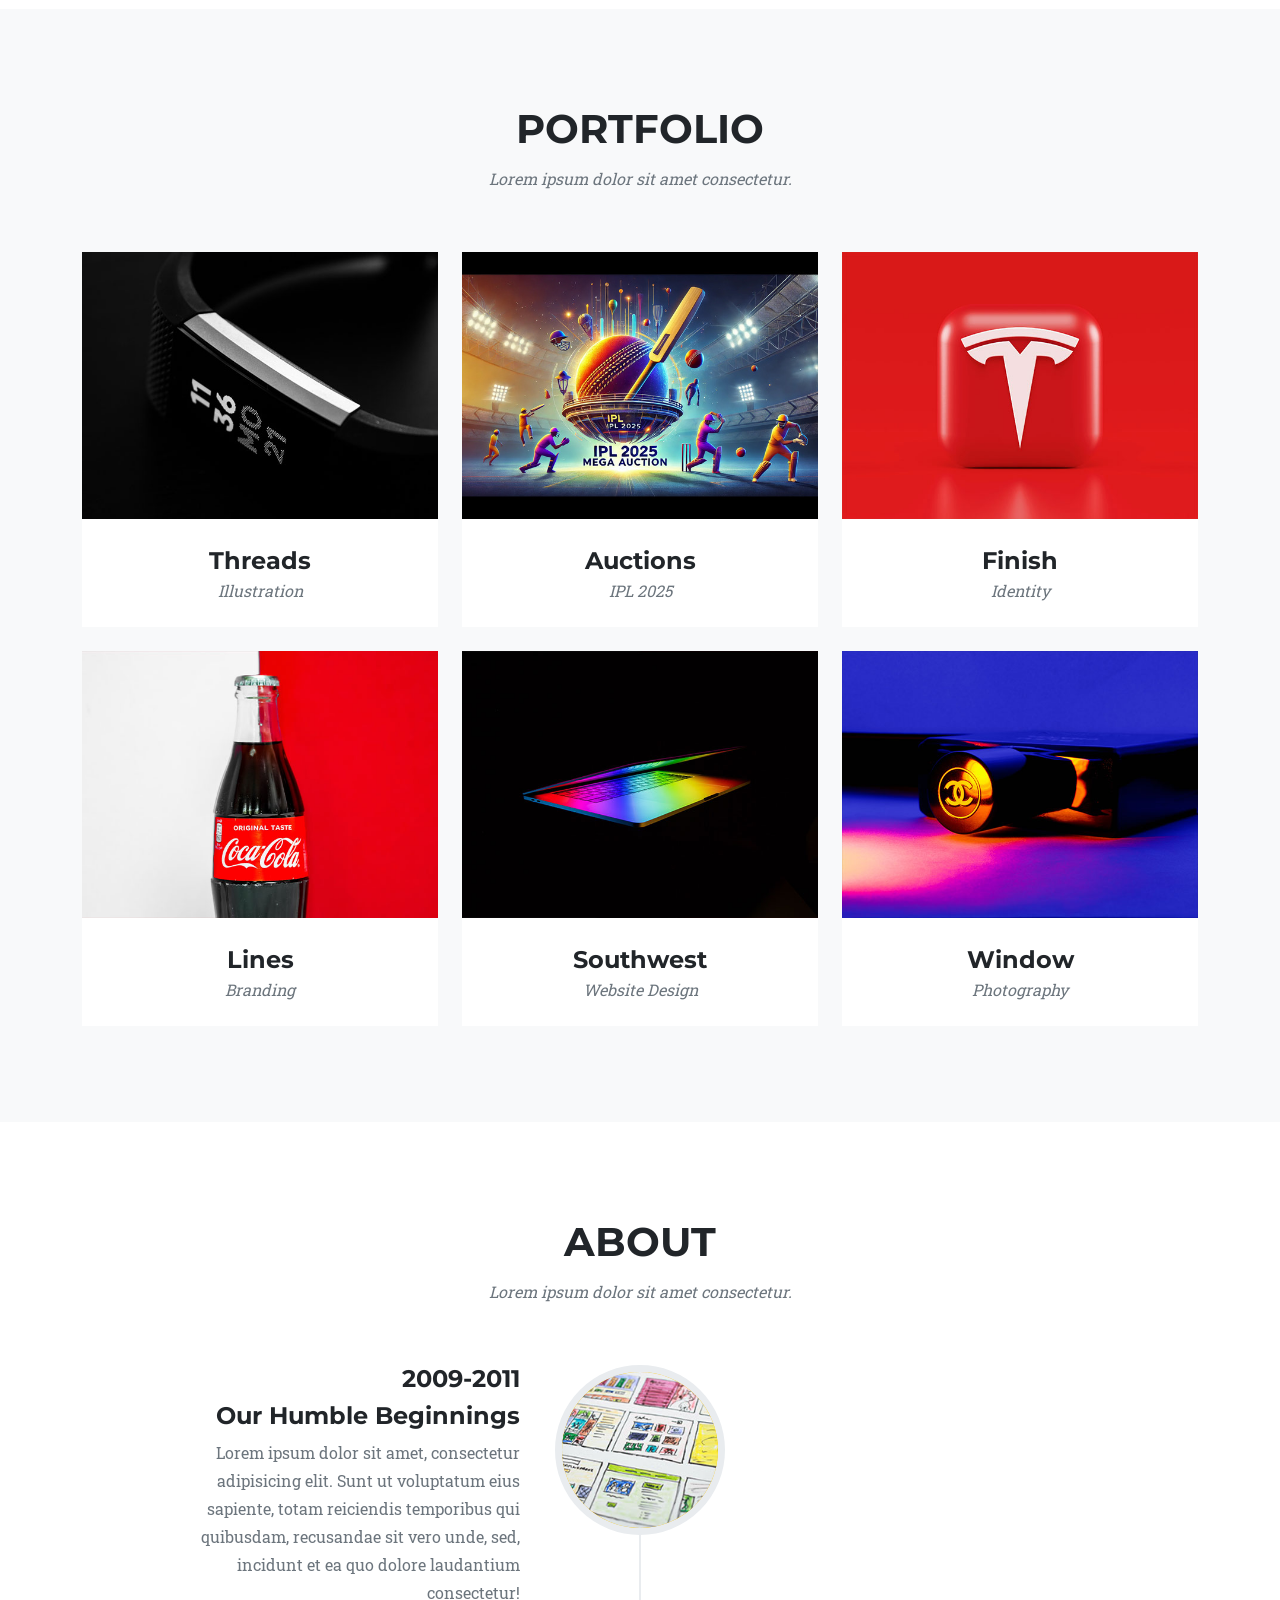
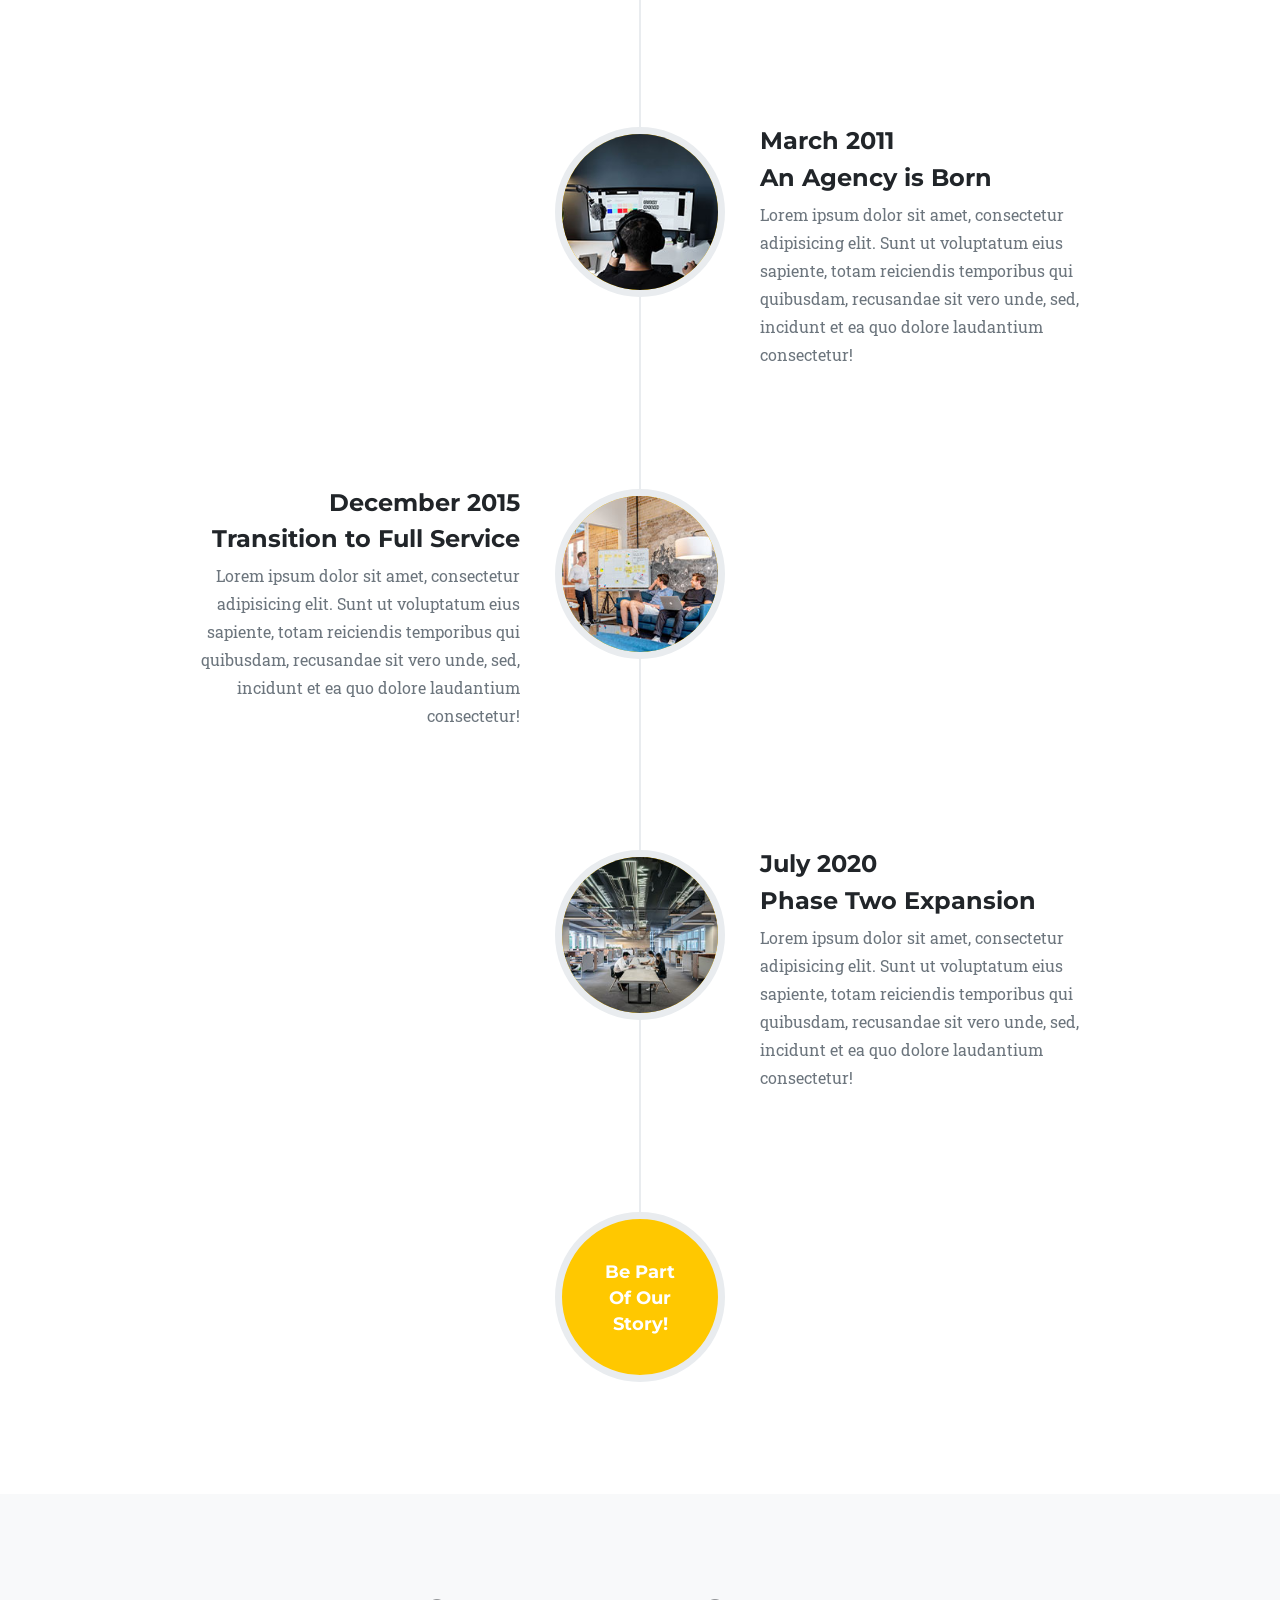
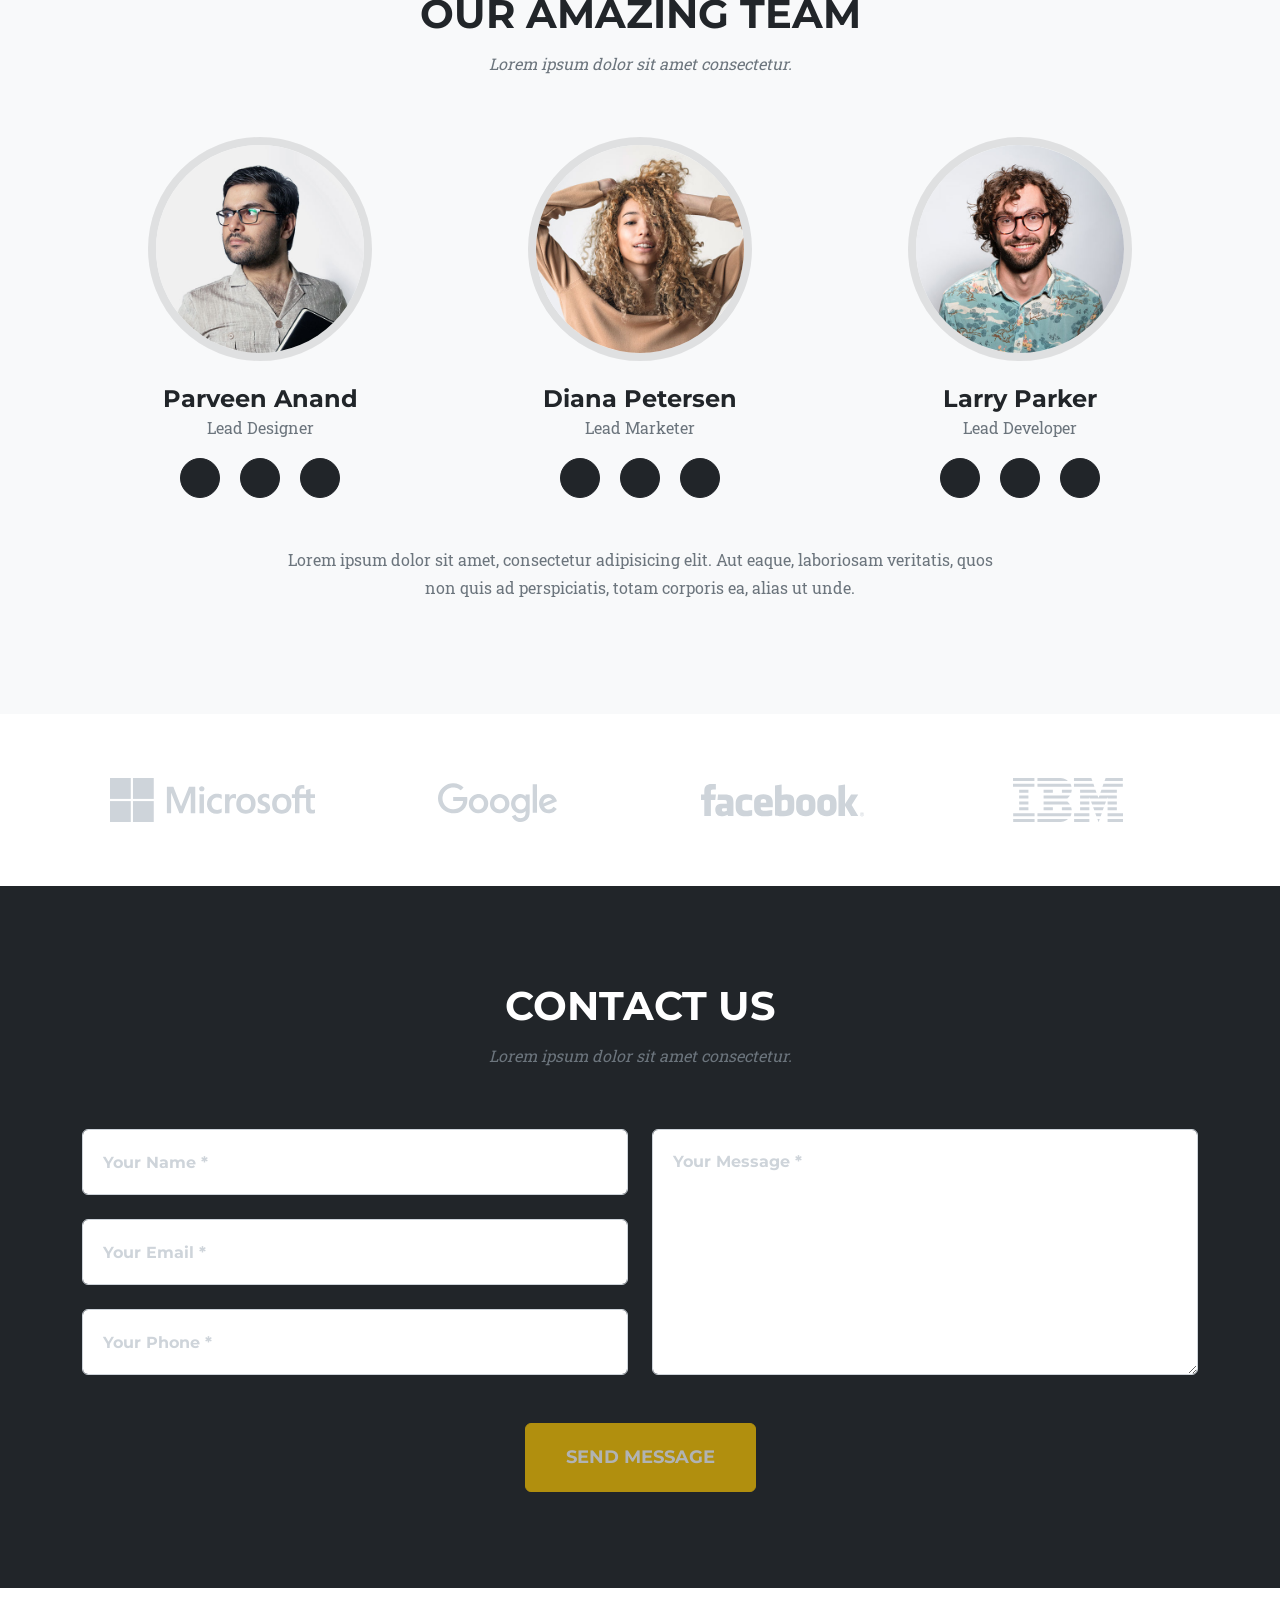
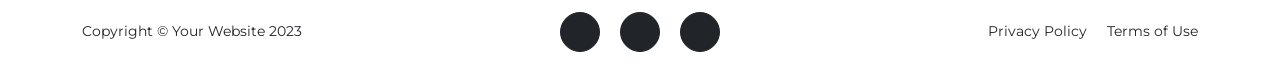
==== commit dacd4cd0: "Update index.html" ====
--- a/index.html
+++ b/index.html
@@ -423,31 +423,22 @@
             </div>
         </div>
         <!-- Portfolio item 2 modal popup-->
-        <div class="portfolio-modal modal fade" id="portfolioModal2" tabindex="-1" role="dialog" aria-hidden="true">
+        <div class="portfolio-modal modal fade show" id="portfolioModal2" tabindex="-1" style="display: block;" aria-modal="true" role="dialog">
             <div class="modal-dialog">
                 <div class="modal-content">
-                    <div class="close-modal" data-bs-dismiss="modal"><img src="assets/img/close-icon.svg" alt="Close modal" /></div>
+                    <div class="close-modal" data-bs-dismiss="modal"><img src="assets/img/close-icon.svg" alt="Close modal"></div>
                     <div class="container">
-                        <div class="row justify-content-center">
-                            <div class="col-lg-8">
+                        <div class="media">
+                            <div class="row" align="center">
                                 <div class="modal-body">
                                     <!-- Project details-->
-                                    <h2 class="text-uppercase">Project Name</h2>
-                                    <p class="item-intro text-muted">Lorem ipsum dolor sit amet consectetur.</p>
-                                    <img class="img-fluid d-block mx-auto" src="assets/img/portfolio/2.jpg" alt="..." />
-                                    <p>Use this area to describe your project. Lorem ipsum dolor sit amet, consectetur adipisicing elit. Est blanditiis dolorem culpa incidunt minus dignissimos deserunt repellat aperiam quasi sunt officia expedita beatae cupiditate, maiores repudiandae, nostrum, reiciendis facere nemo!</p>
-                                    <ul class="list-inline">
-                                        <li>
-                                            <strong>Client:</strong>
-                                            Explore
-                                        </li>
-                                        <li>
-                                            <strong>Category:</strong>
-                                            Graphic Design
-                                        </li>
-                                    </ul>
+                                    <h2 class="text-uppercase">Points Table</h2>
+                                    <p class="item-intro text-muted">Live updates</p>
+                                    <img class="img-fluid d-block mx-auto" src="assets/img/portfolio/2.jpg" alt="..." width="300px" height="30px">
+                                      <iframe src="https://docs.google.com/spreadsheets/d/1XIR0orYuAKmf8XiKUKuwLf5fwyuJJN7NX9_BOBZitv8/edit?usp=sharing" class="embed-responsive-item" height="900px" width="1100px" style="margin:auto"></iframe>
+                                    
                                     <button class="btn btn-primary btn-xl text-uppercase" data-bs-dismiss="modal" type="button">
-                                        <i class="fas fa-xmark me-1"></i>
+                                        <svg class="svg-inline--fa fa-xmark me-1" aria-hidden="true" focusable="false" data-prefix="fas" data-icon="xmark" role="img" xmlns="http://www.w3.org/2000/svg" viewBox="0 0 320 512" data-fa-i2svg=""><path fill="currentColor" d="M310.6 150.6c12.5-12.5 12.5-32.8 0-45.3s-32.8-12.5-45.3 0L160 210.7 54.6 105.4c-12.5-12.5-32.8-12.5-45.3 0s-12.5 32.8 0 45.3L114.7 256 9.4 361.4c-12.5 12.5-12.5 32.8 0 45.3s32.8 12.5 45.3 0L160 301.3 265.4 406.6c12.5 12.5 32.8 12.5 45.3 0s12.5-32.8 0-45.3L205.3 256 310.6 150.6z"></path></svg><!-- <i class="fas fa-xmark me-1"></i> Font Awesome fontawesome.com -->
                                         Close Project
                                     </button>
                                 </div>
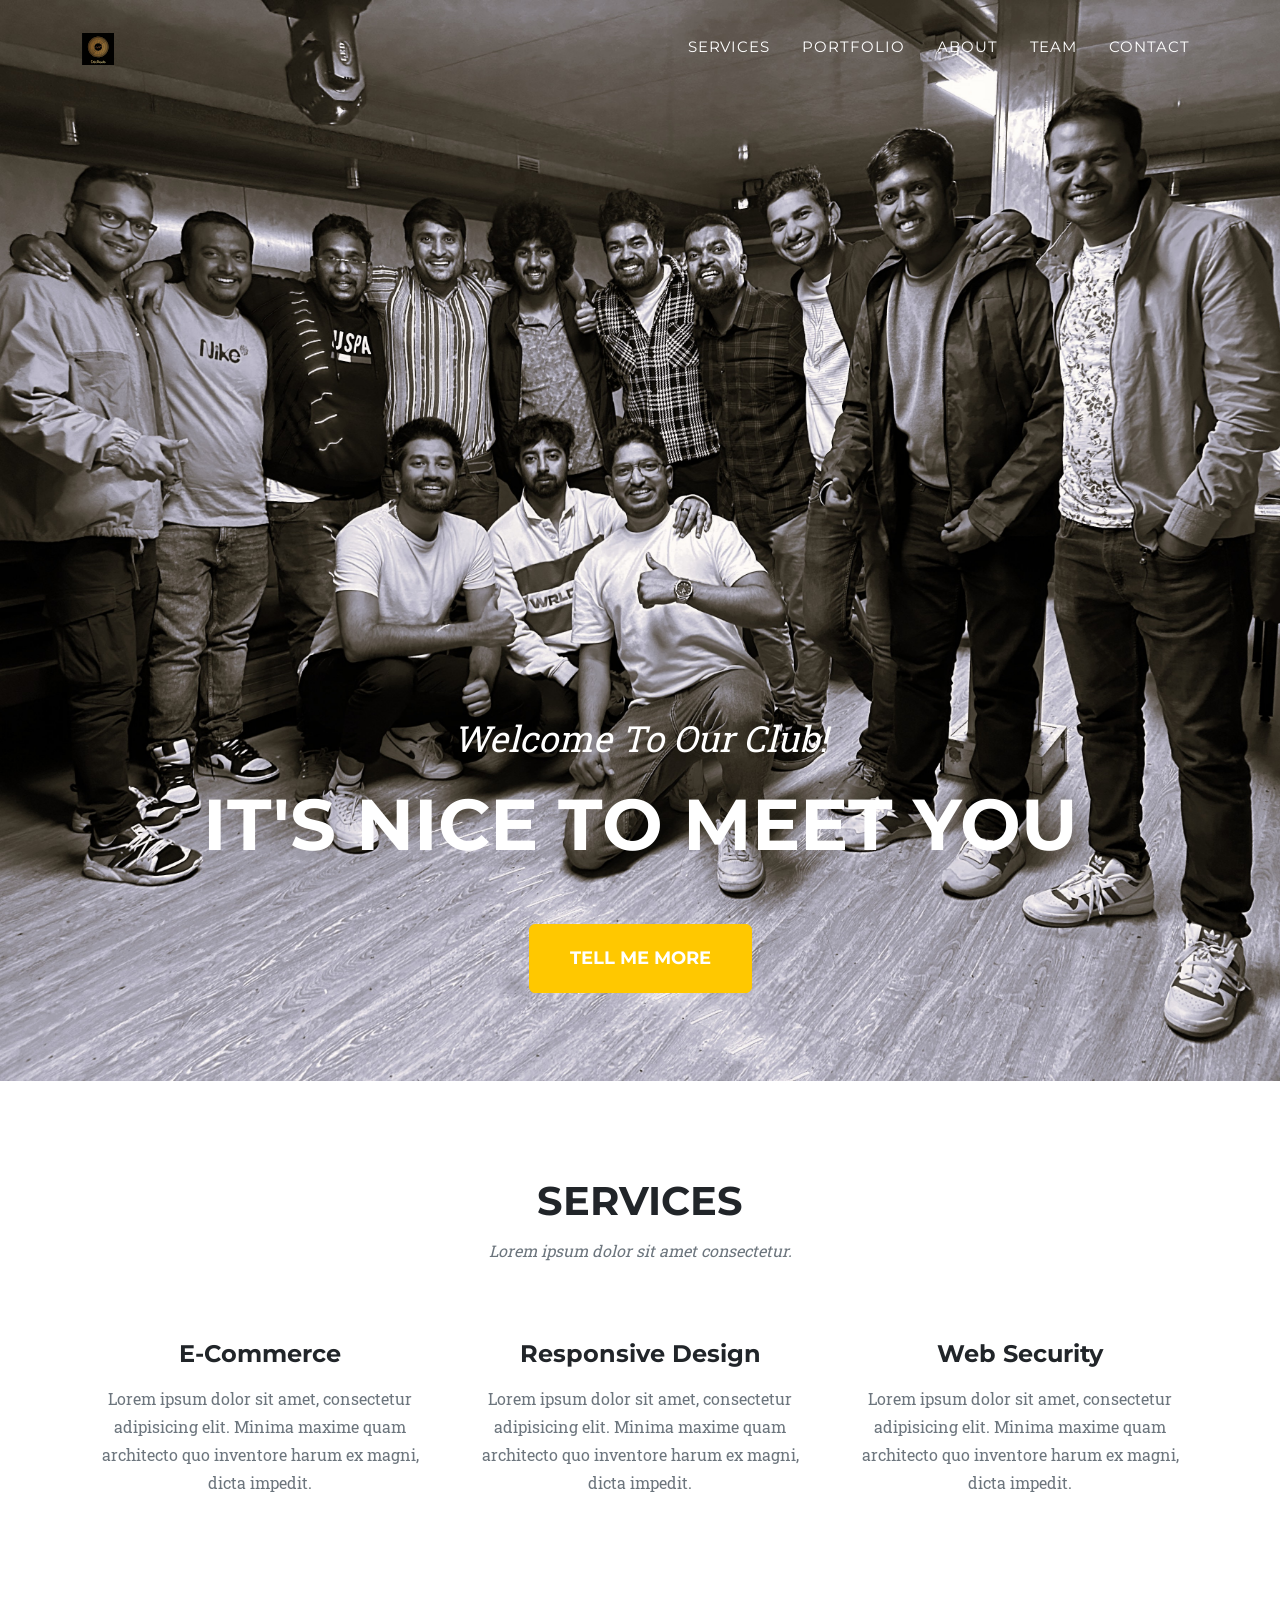
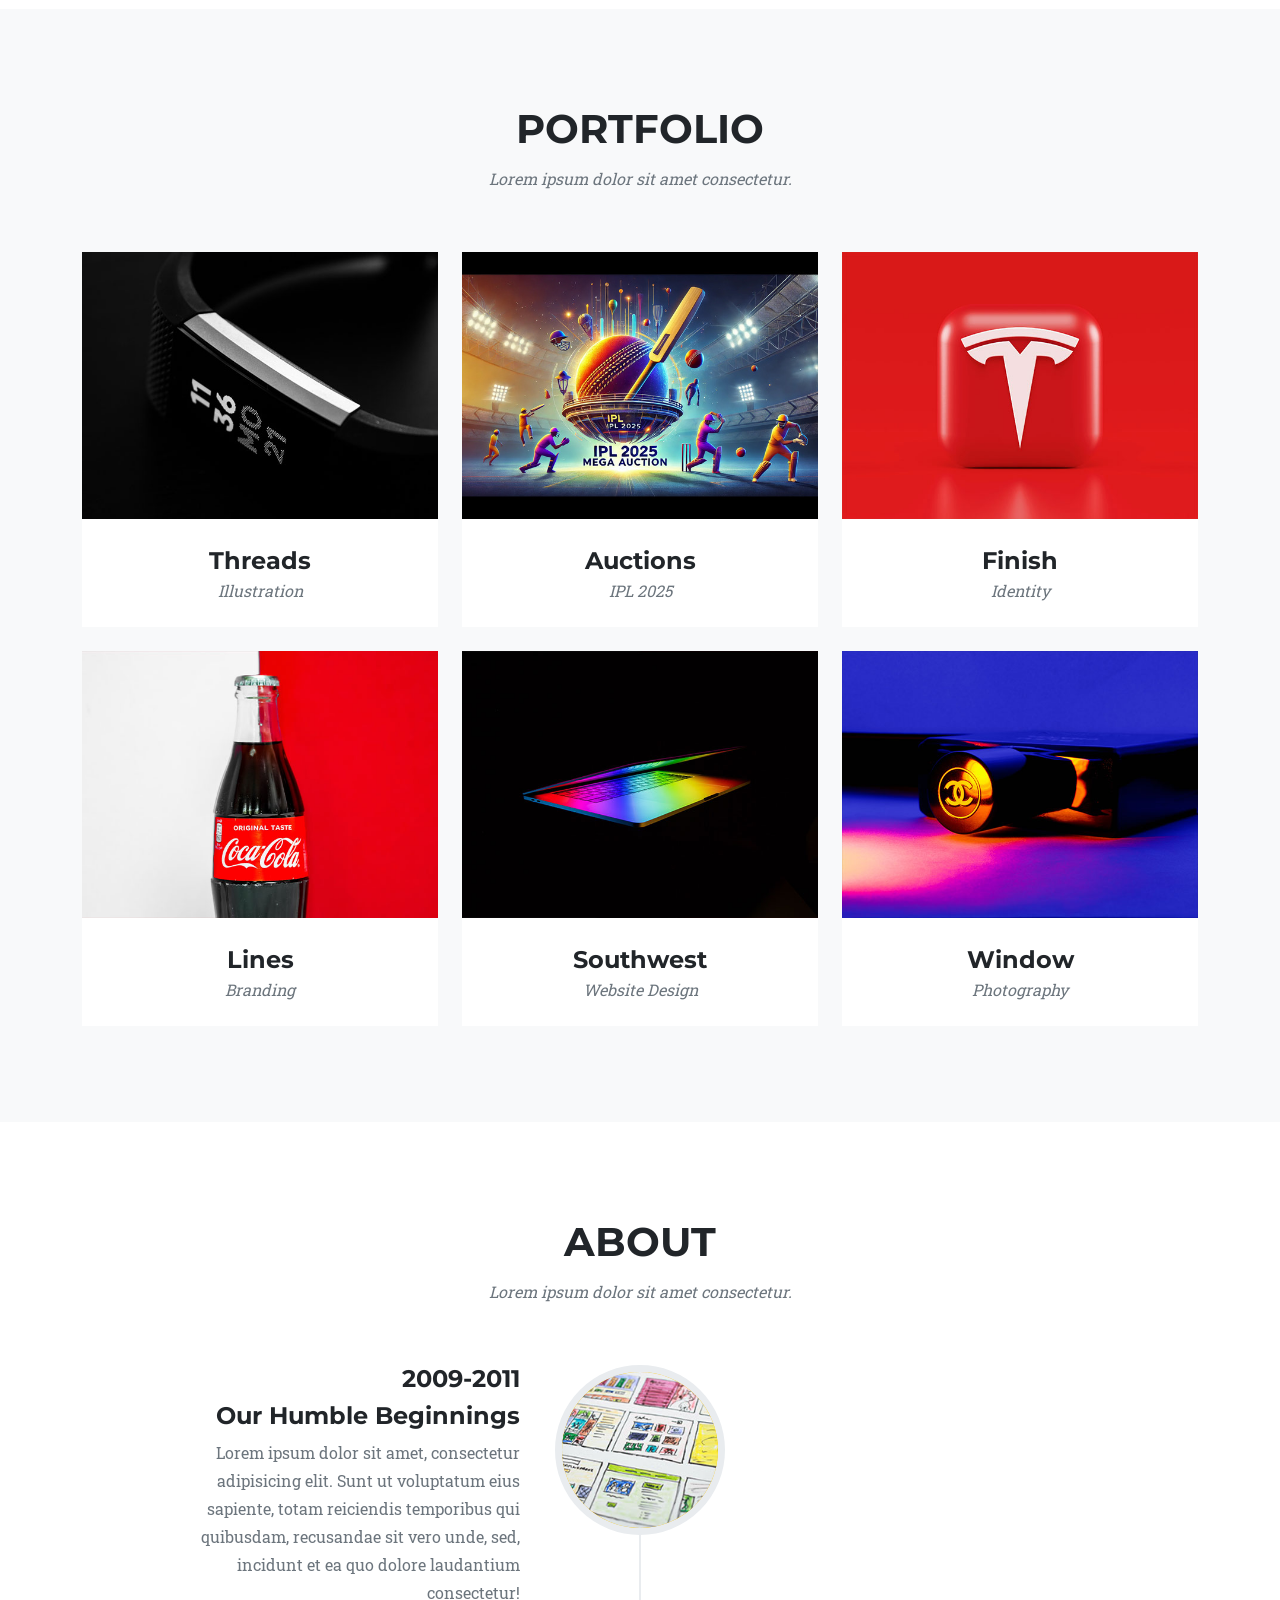
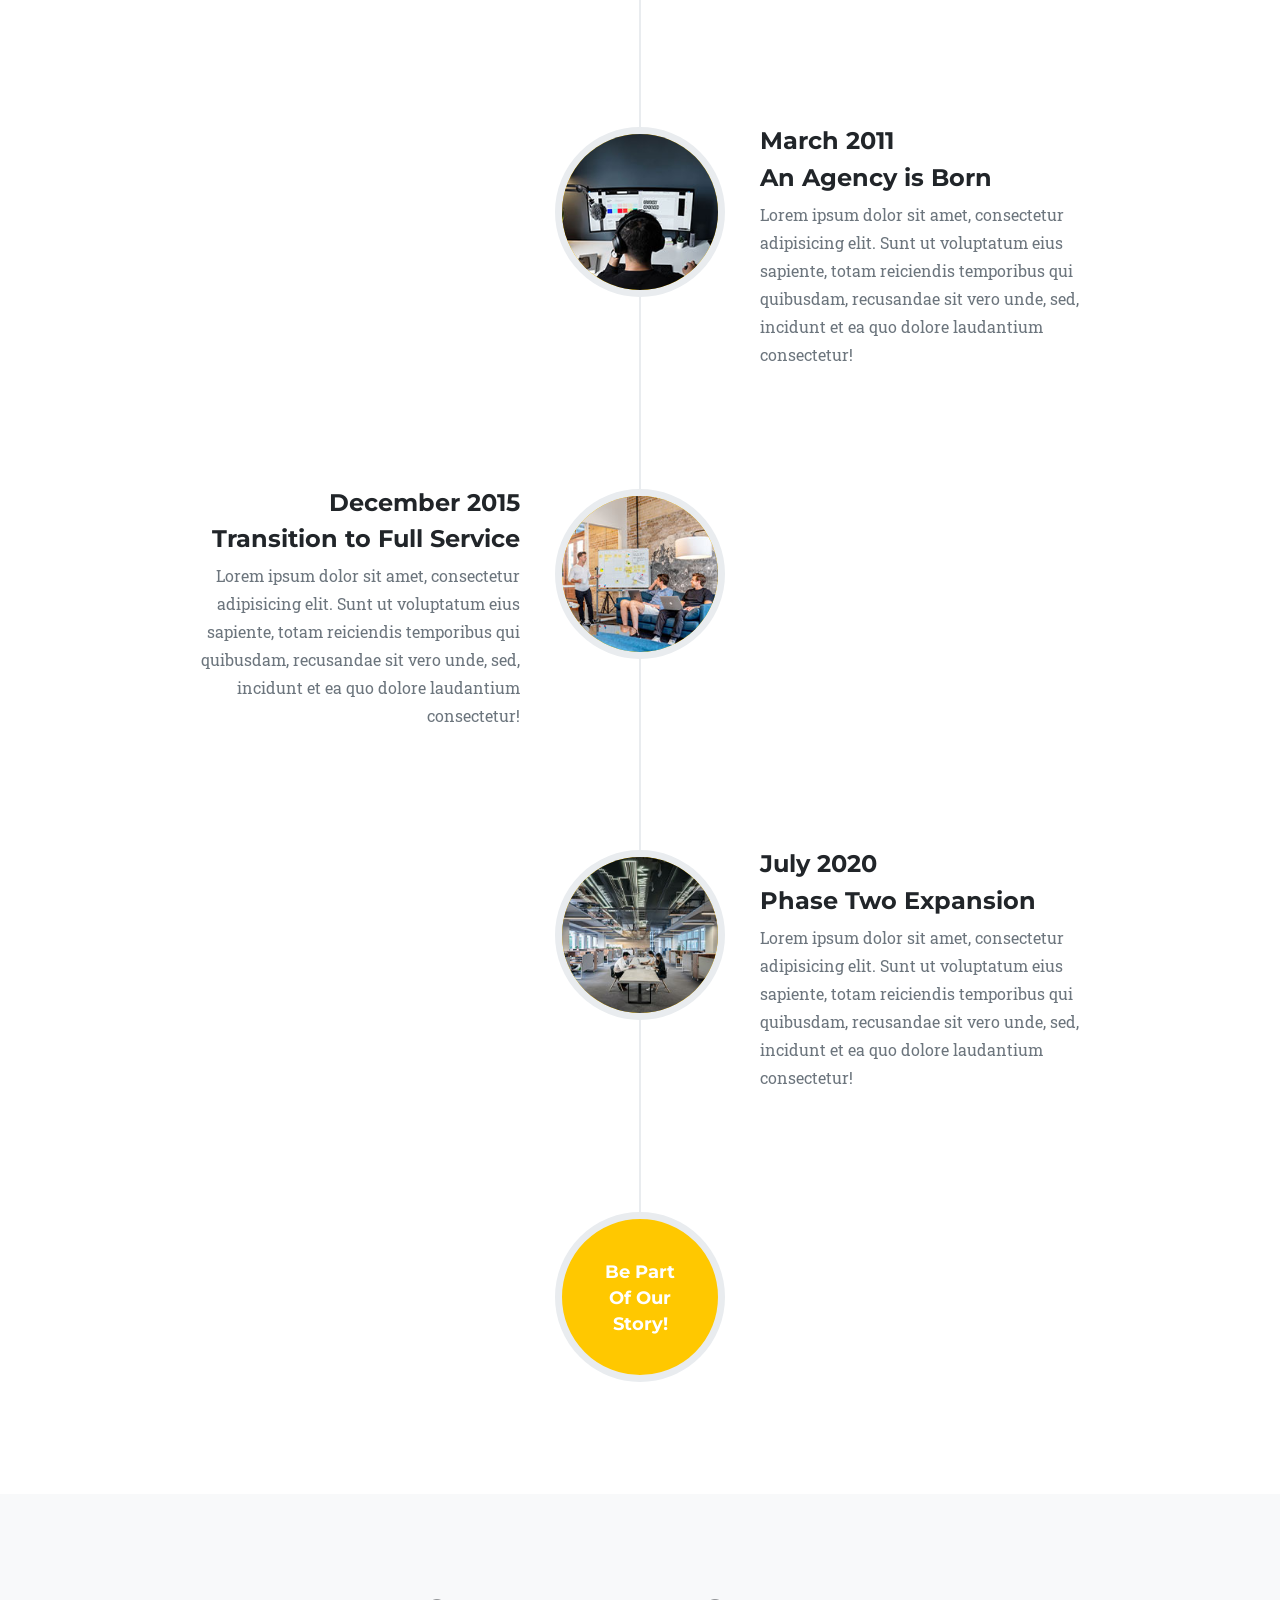
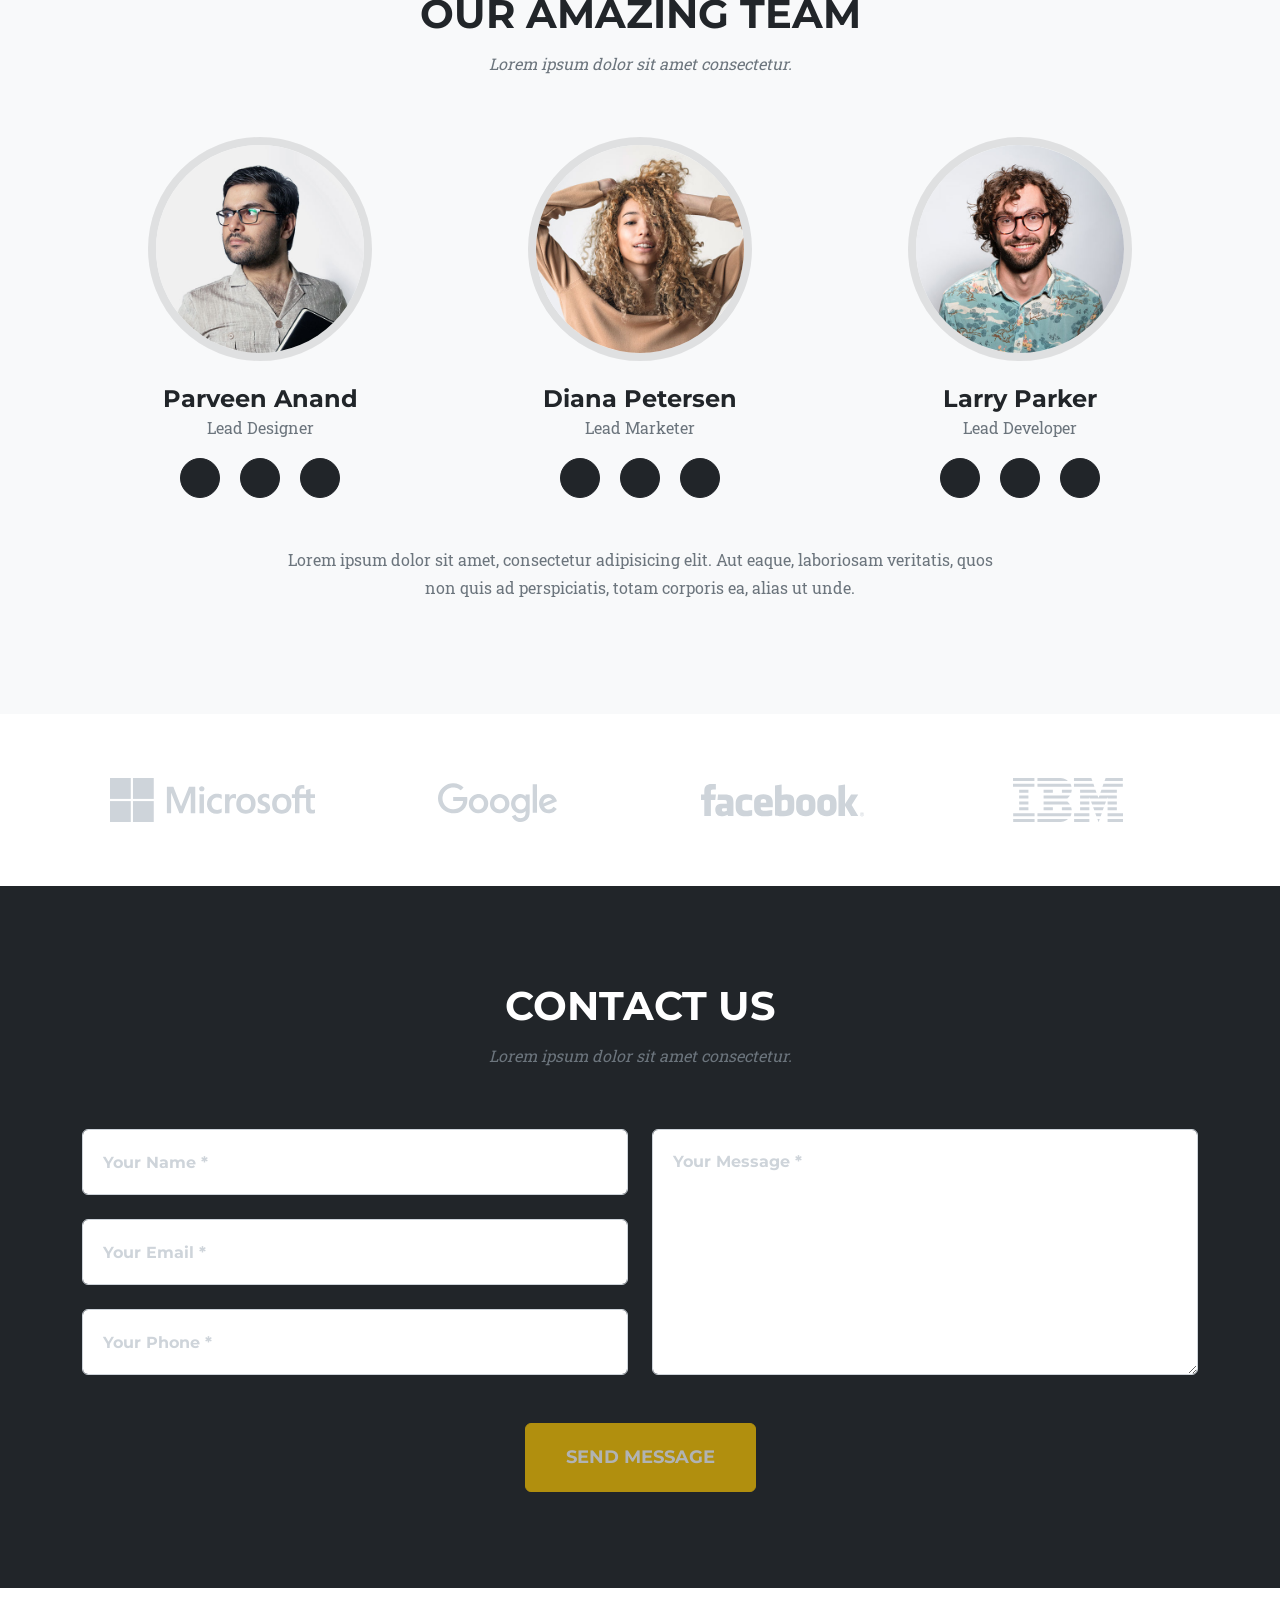
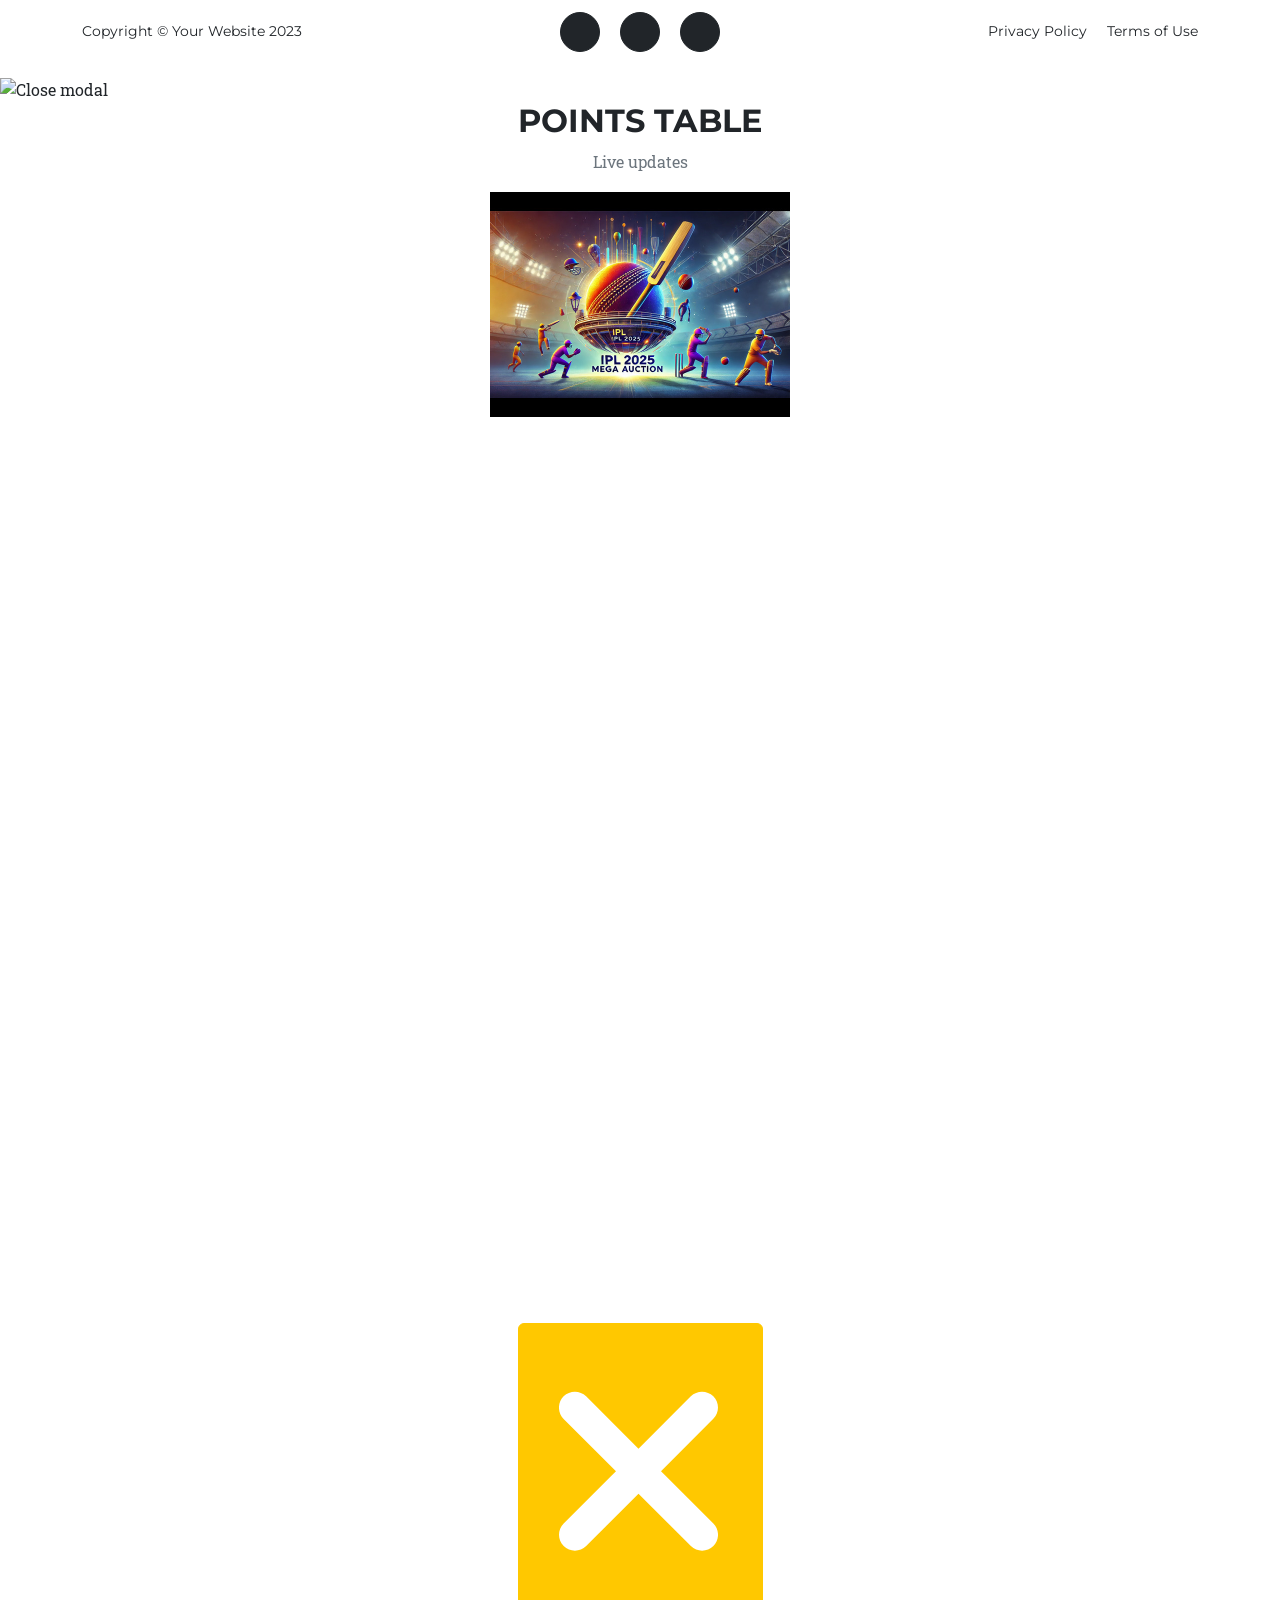
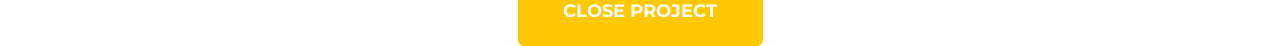
==== commit 25d59dfe: "Update index.html" ====
--- a/index.html
+++ b/index.html
@@ -423,7 +423,8 @@
             </div>
         </div>
         <!-- Portfolio item 2 modal popup-->
-        <div class="portfolio-modal modal fade show" id="portfolioModal2" tabindex="-1" style="display: block;" aria-modal="true" role="dialog">
+<!--         <div class="portfolio-modal modal fade show" id="portfolioModal2" tabindex="-1" style="display: block;" aria-modal="true" role="dialog"> -->
+        <div class=lass="portfolio-modal modal fade" id="portfolioModal2" tabindex="-1" role="dialog" aria-hidden="true">
             <div class="modal-dialog">
                 <div class="modal-content">
                     <div class="close-modal" data-bs-dismiss="modal"><img src="assets/img/close-icon.svg" alt="Close modal"></div>
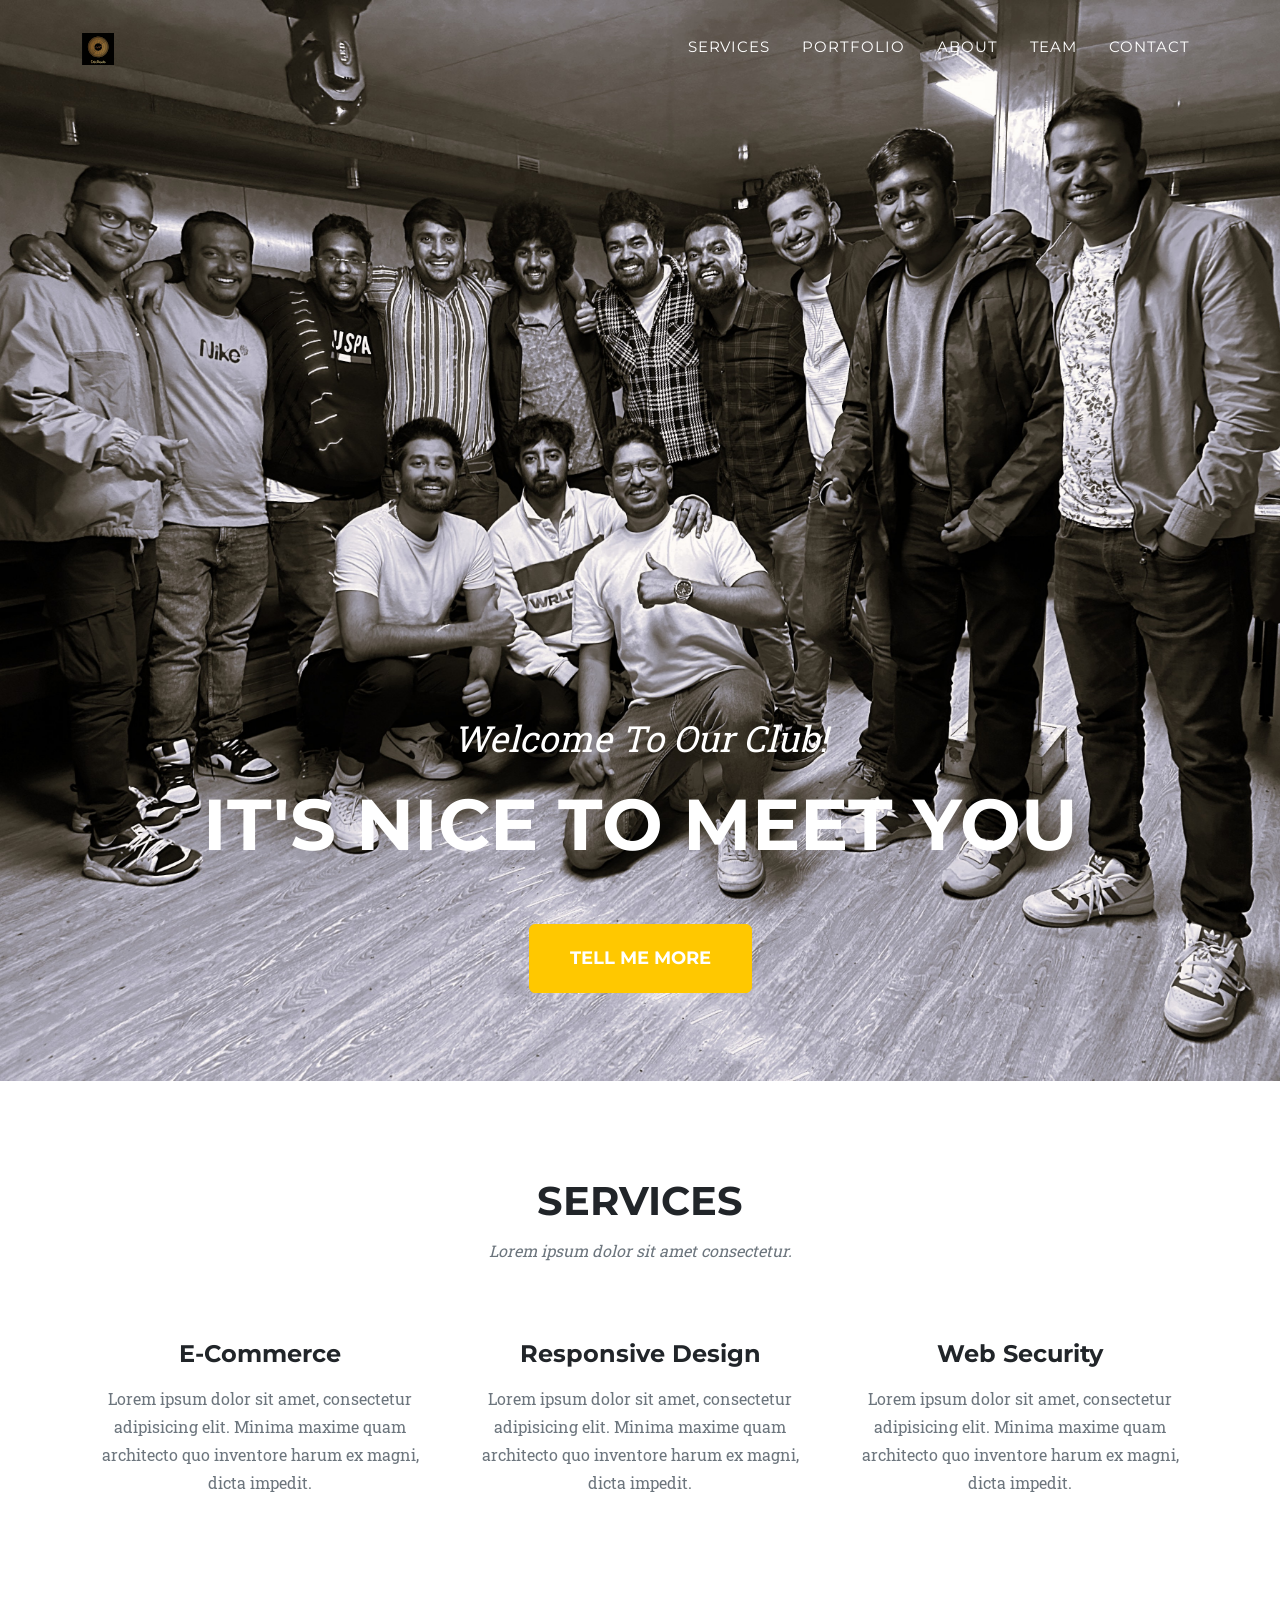
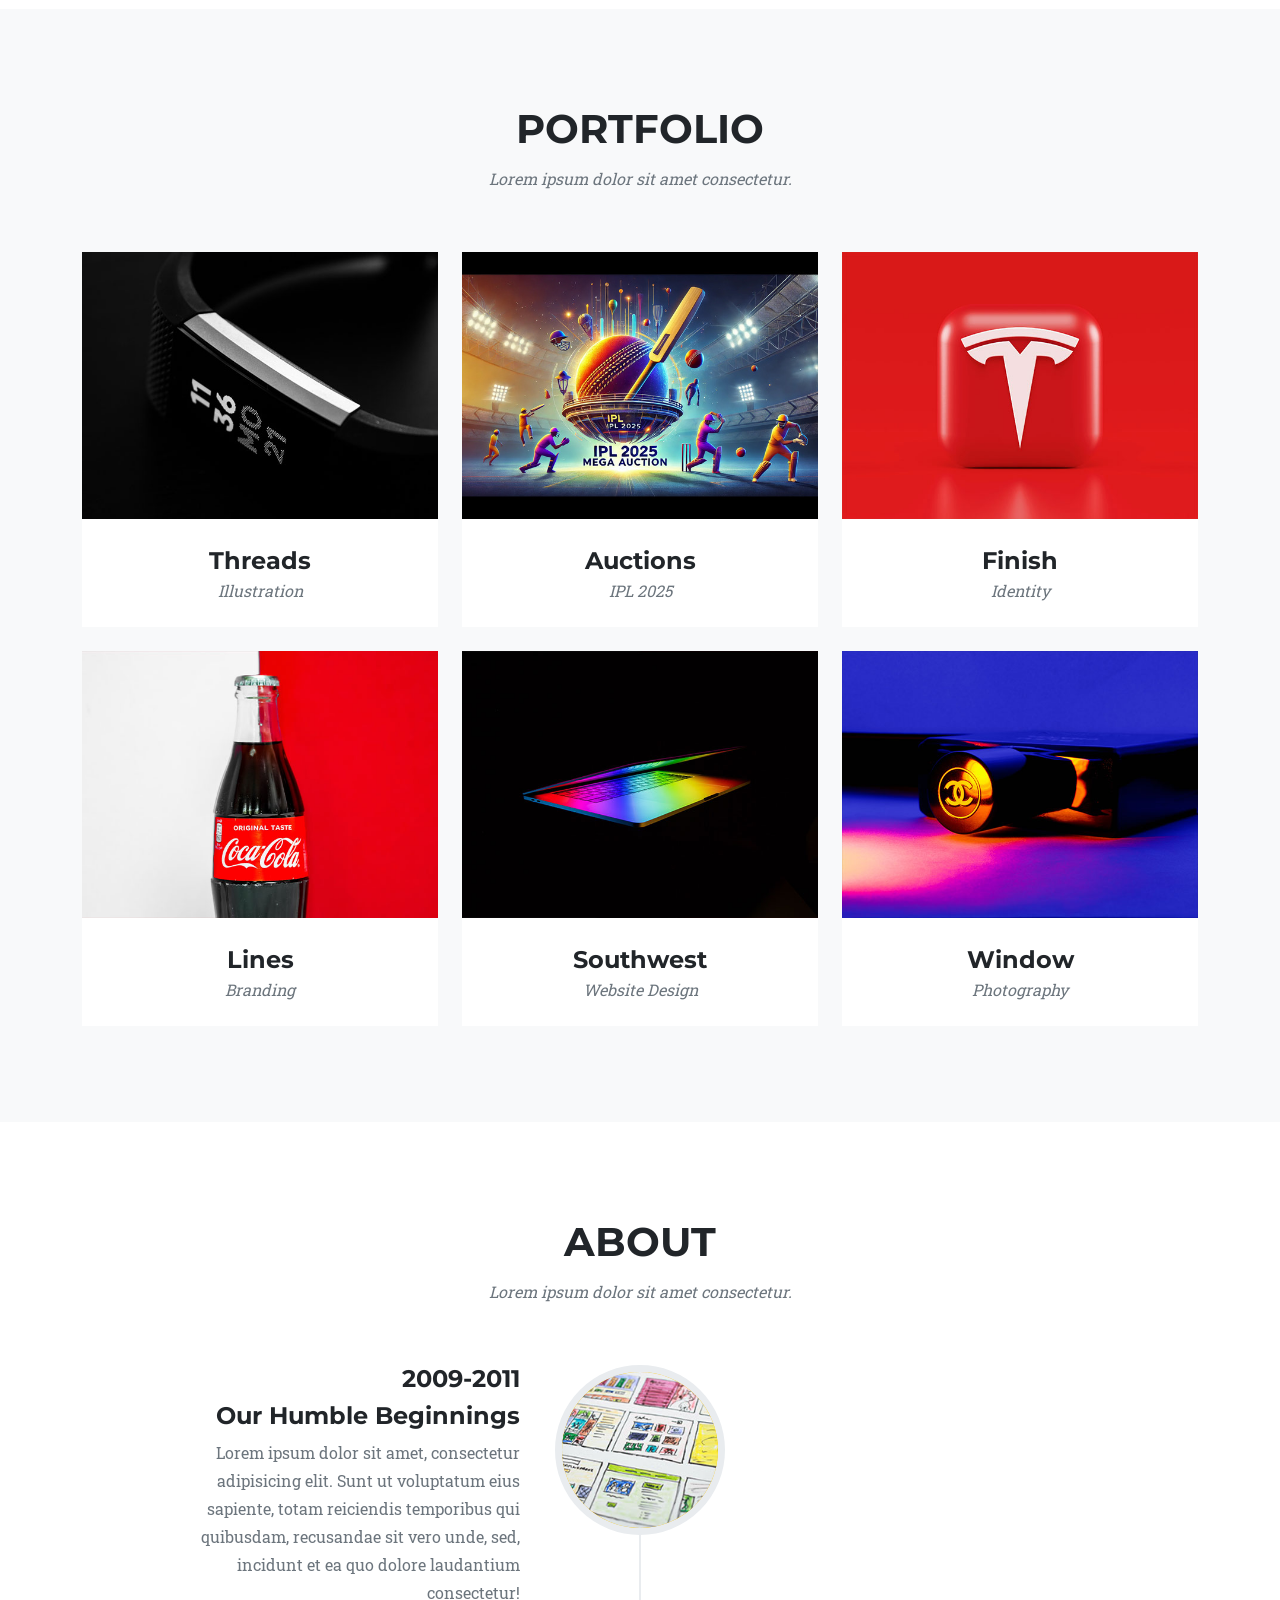
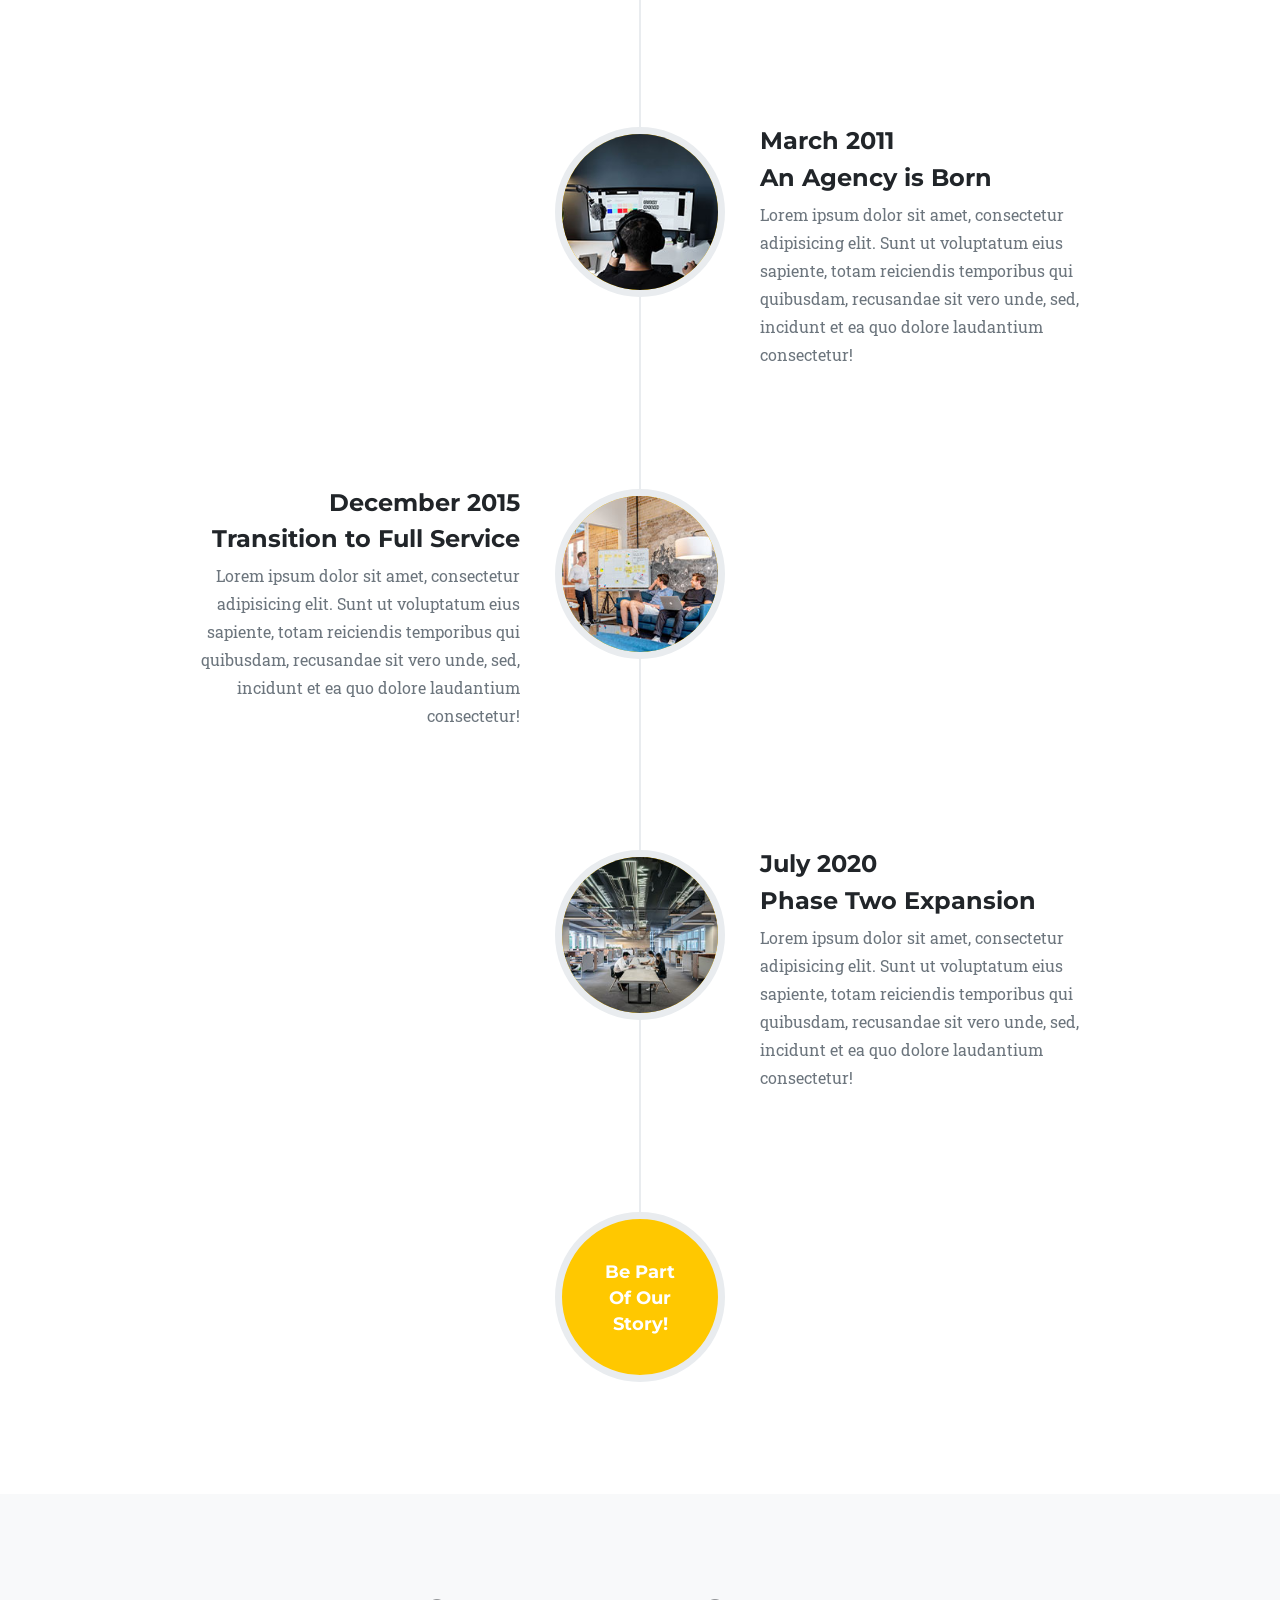
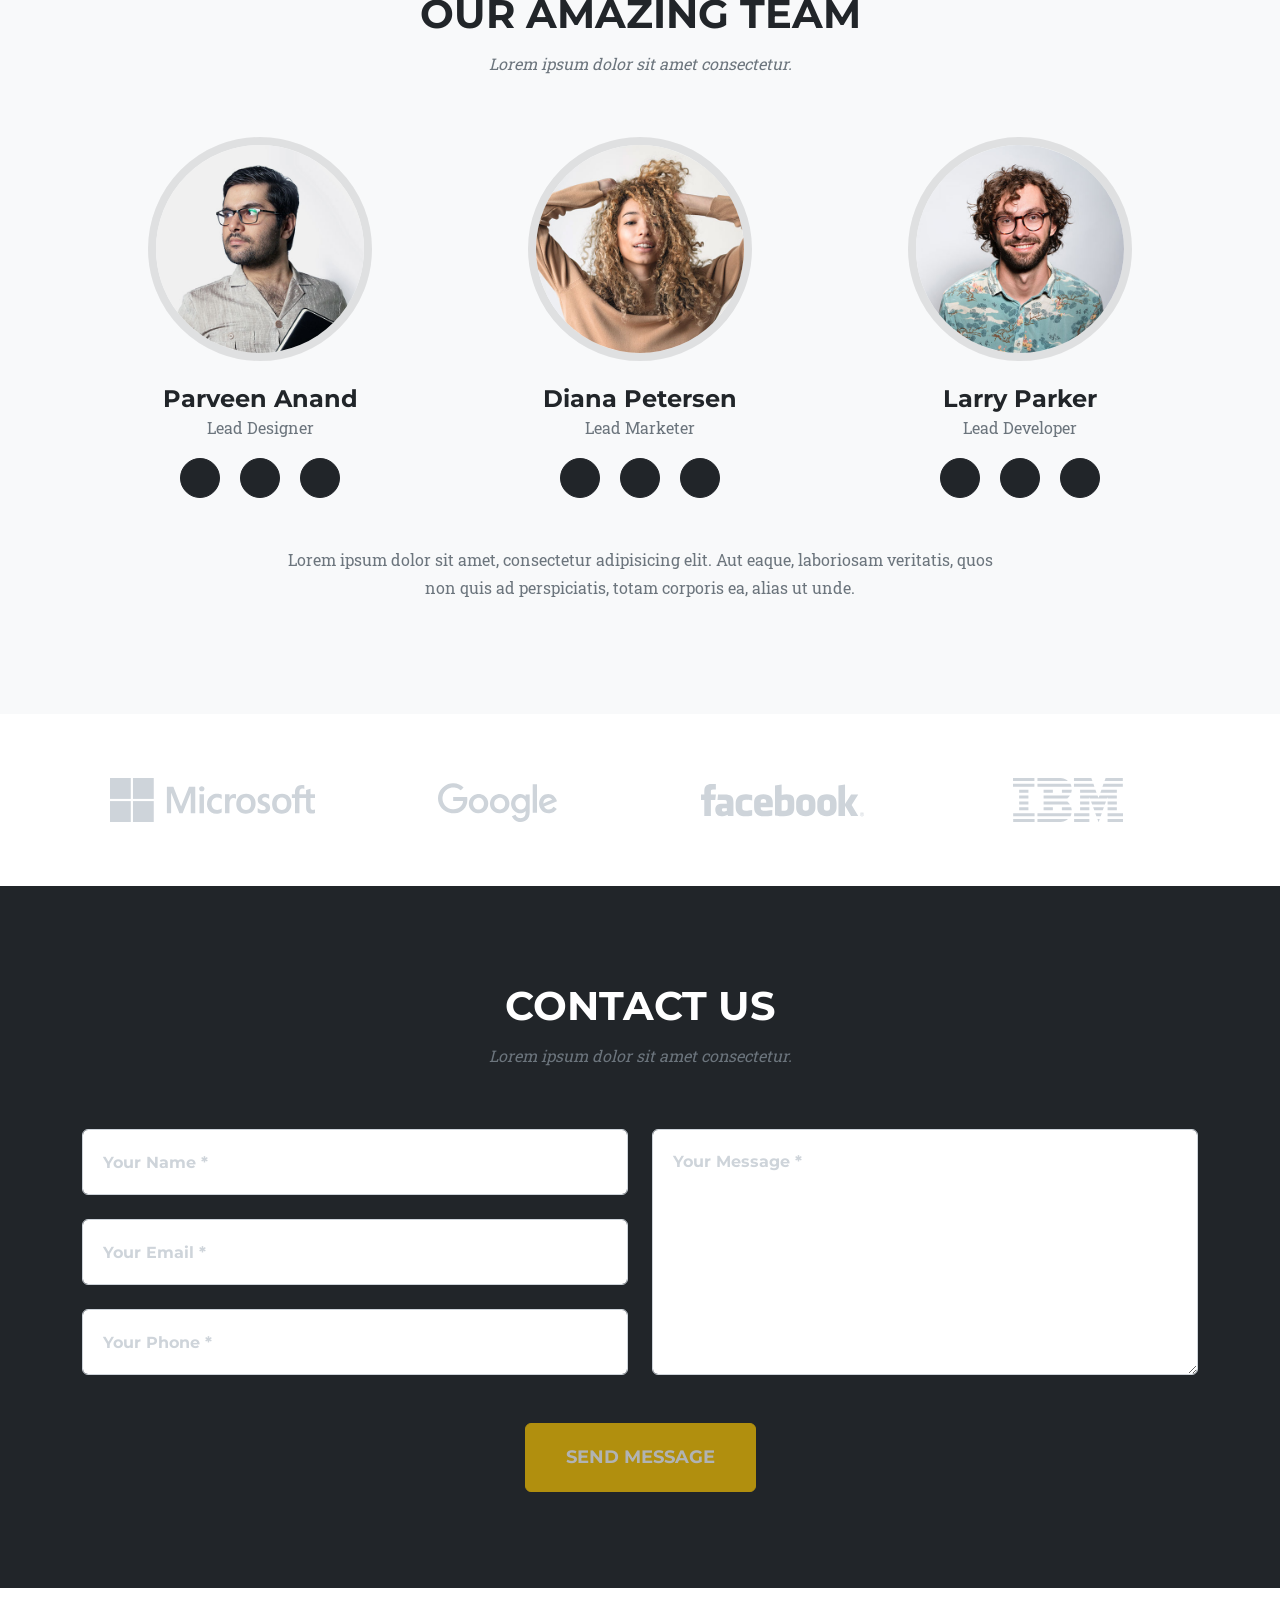
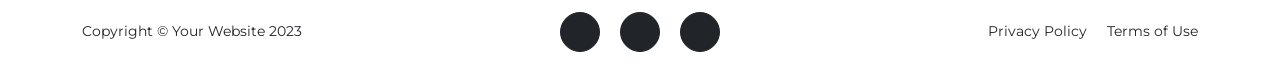
==== commit 0c3f8aca: "Update index.html" ====
--- a/index.html
+++ b/index.html
@@ -424,7 +424,7 @@
         </div>
         <!-- Portfolio item 2 modal popup-->
 <!--         <div class="portfolio-modal modal fade show" id="portfolioModal2" tabindex="-1" style="display: block;" aria-modal="true" role="dialog"> -->
-        <div class=lass="portfolio-modal modal fade" id="portfolioModal2" tabindex="-1" role="dialog" aria-hidden="true">
+        <div class="portfolio-modal modal fade" id="portfolioModal2" tabindex="-1" role="dialog" aria-hidden="true">
             <div class="modal-dialog">
                 <div class="modal-content">
                     <div class="close-modal" data-bs-dismiss="modal"><img src="assets/img/close-icon.svg" alt="Close modal"></div>
